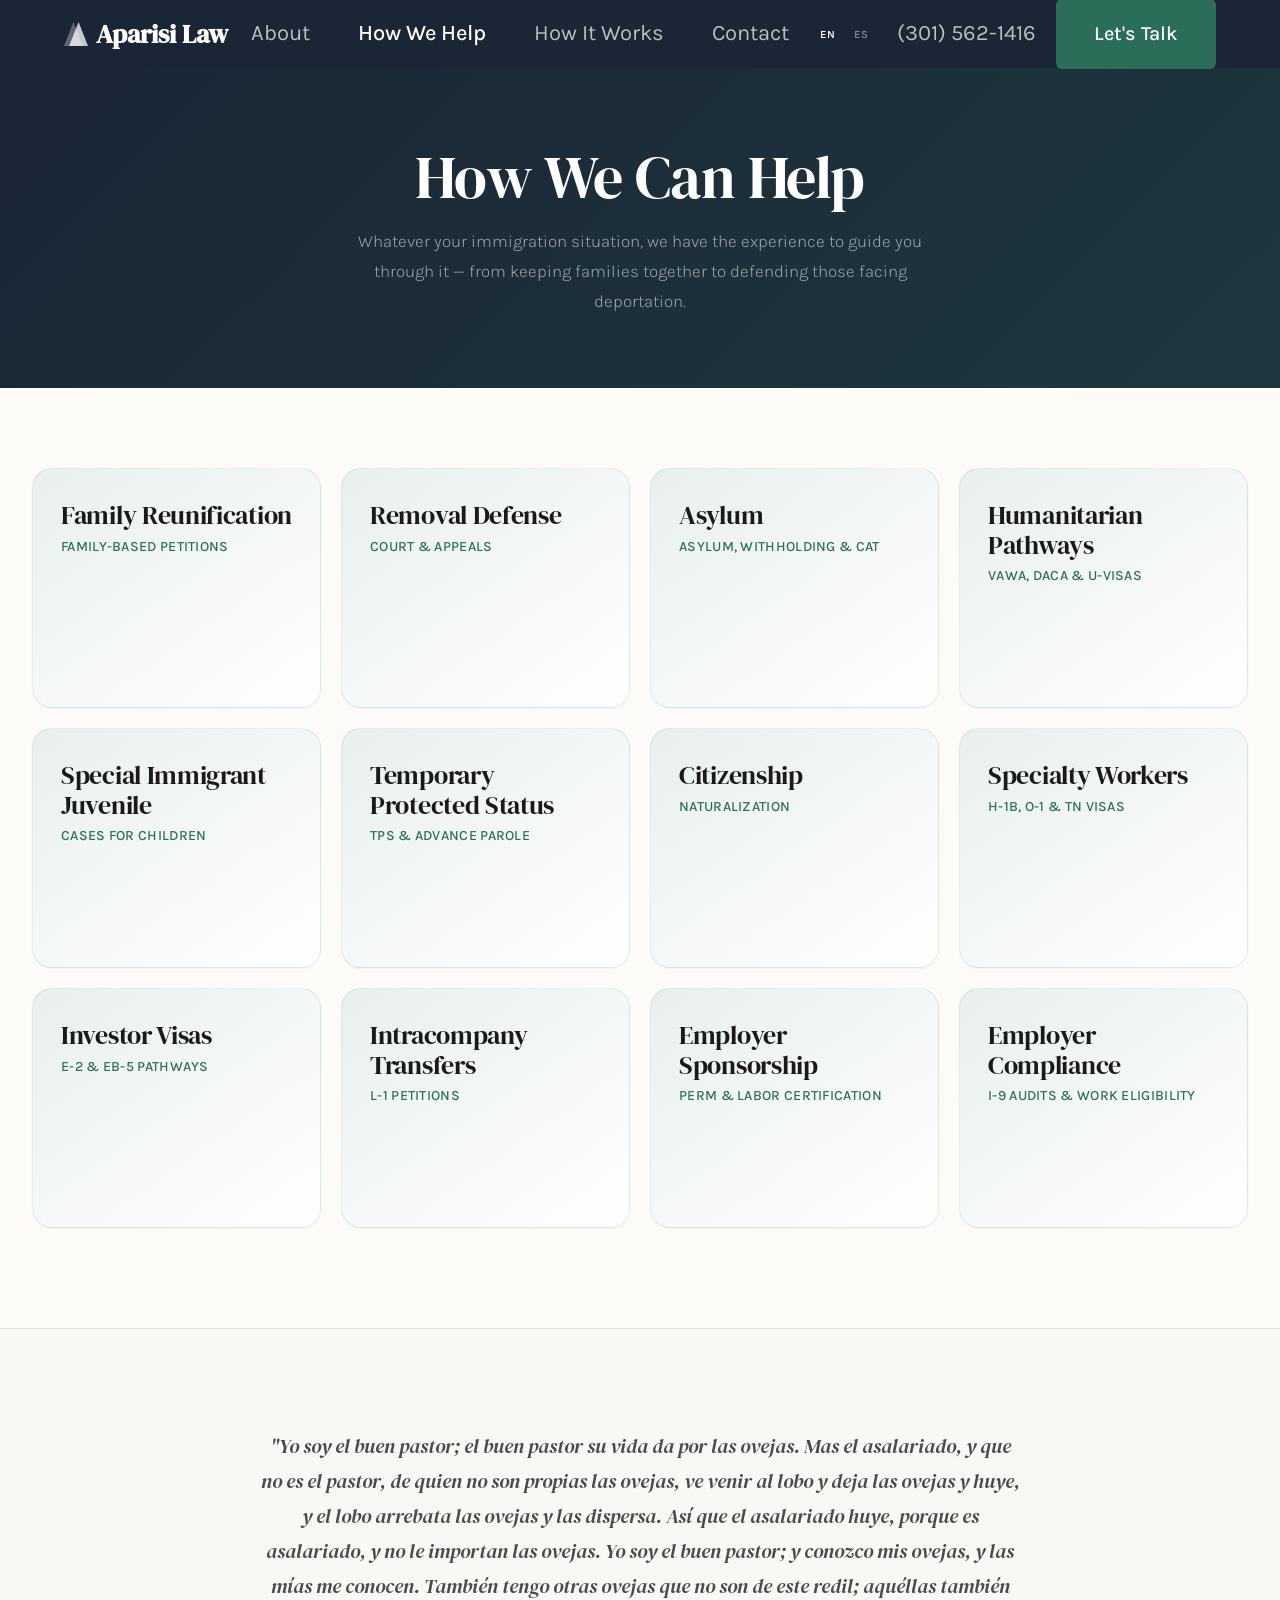
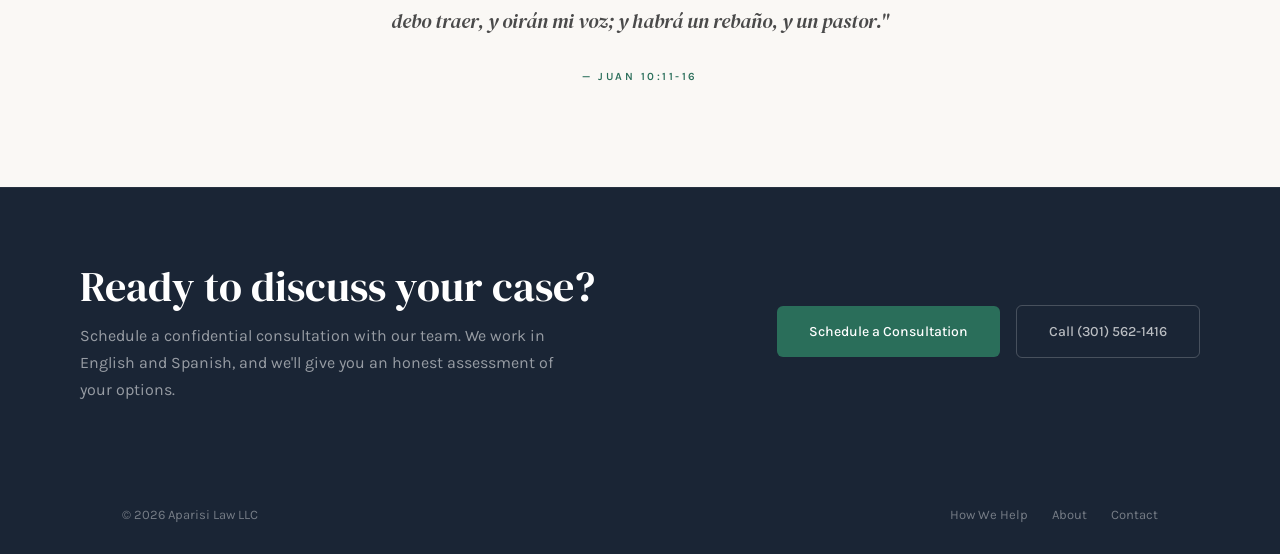
==== areas-of-practice/index.html @ 14da29f7 "How We Help: refine headlines, add 5 business-immigration categories (12 cards total) - Refined the " ====
<!DOCTYPE html>
<html lang="en">
<head>
  <meta charset="UTF-8">
  <meta name="viewport" content="width=device-width, initial-scale=1.0">
  <title>How We Help | Aparisi Law</title>
  <meta name="description" content="Aparisi Law handles family-based petitions, removal defense, asylum, employment visas, VAWA, DACA, U-Visas, SIJ, TPS, and naturalization.">
  <link rel="preconnect" href="https://fonts.googleapis.com">
  <link href="https://fonts.googleapis.com/css2?family=DM+Serif+Display&family=Karla:wght@300;400;500;600;700&display=swap" rel="stylesheet">
  <link rel="stylesheet" href="../styles.css">
  <link rel="canonical" href="https://aparisi.com/areas-of-practice/">

  <meta property="og:type" content="website">
  <meta property="og:site_name" content="Aparisi Law">
  <meta property="og:title" content="How We Help — Aparisi Law">
  <meta property="og:description" content="Family-based petitions, removal defense, asylum, employment visas, VAWA, DACA, U-Visas, SIJ, TPS, and naturalization.">
  <meta property="og:url" content="https://aparisi.com/areas-of-practice/">
  <meta property="og:image" content="https://aparisi.com/hero.jpg">
  <meta property="og:locale" content="en_US">
  <meta property="og:locale:alternate" content="es_ES">
  <meta name="twitter:card" content="summary_large_image">
  <meta name="twitter:title" content="How We Help — Aparisi Law">
  <meta name="twitter:description" content="Family-based petitions, removal defense, asylum, work visas, naturalization, and more.">
  <meta name="twitter:image" content="https://aparisi.com/hero.jpg">

  <script type="application/ld+json">
  {
    "@context": "https://schema.org",
    "@type": "LegalService",
    "@id": "https://aparisi.com/#firm",
    "name": "Aparisi Law",
    "url": "https://aparisi.com/",
    "telephone": "+1-301-562-1416",
    "email": "info@aparisi.com",
    "image": "https://aparisi.com/hero.jpg",
    "priceRange": "$$",
    "address": {
      "@type": "PostalAddress",
      "streetAddress": "819 Silver Spring Avenue",
      "addressLocality": "Silver Spring",
      "addressRegion": "MD",
      "postalCode": "20910",
      "addressCountry": "US"
    },
    "areaServed": [
      { "@type": "AdministrativeArea", "name": "Maryland" },
      { "@type": "AdministrativeArea", "name": "Washington, D.C." },
      { "@type": "AdministrativeArea", "name": "Virginia" }
    ],
    "openingHoursSpecification": [{
      "@type": "OpeningHoursSpecification",
      "dayOfWeek": ["Monday","Tuesday","Wednesday","Thursday","Friday"],
      "opens": "09:00",
      "closes": "18:00"
    }],
    "knowsLanguage": ["en", "es"],
    "description": "Immigration law firm in Silver Spring, Maryland — over 30 years of experience helping families navigate the U.S. immigration system."
  }
  </script>
  <style>
    /* --- Centered page header --- */
    .page-header { text-align: center; }
    .page-header .page-header-sub { margin-left: auto; margin-right: auto; }

    /* --- Practice Areas Grid --- */
    .practice-section {
      background: var(--warm-bg);
      padding: 80px 0 100px;
    }
    .practice-grid {
      display: grid;
      grid-template-columns: repeat(4, 1fr);
      gap: 20px;
      max-width: 1400px;
      margin: 0 auto;
      padding: 0 32px;
    }
    .practice-card {
      position: relative;
      background: linear-gradient(145deg, var(--accent-light) 0%, #ffffff 100%);
      border: 1px solid rgba(42, 110, 90, 0.10);
      border-radius: 20px;
      padding: 32px 28px;
      min-height: 240px;
      display: flex;
      flex-direction: column;
      transition: transform 0.35s cubic-bezier(0.2, 0, 0, 1),
                  box-shadow 0.35s cubic-bezier(0.2, 0, 0, 1),
                  background 0.35s cubic-bezier(0.2, 0, 0, 1),
                  border-color 0.35s;
      box-shadow: 0 1px 2px rgba(26, 37, 53, 0.04);
      overflow: hidden;
    }
    .practice-card-tag {
      font-family: var(--serif);
      font-size: clamp(24px, 2vw, 30px);
      font-weight: 400;
      letter-spacing: -0.3px;
      text-transform: none;
      color: var(--text);
      line-height: 1.15;
      margin-bottom: 6px;
      transition: color 0.3s;
    }
    .practice-card-title {
      font-family: var(--sans);
      font-size: 14px;
      font-weight: 500;
      letter-spacing: 0.3px;
      text-transform: uppercase;
      color: var(--accent);
      line-height: 1.4;
      transition: color 0.3s;
    }
    .practice-card-title-alt {
      font-family: var(--serif);
      font-size: 14px;
      font-style: italic;
      color: var(--text-light);
      margin-top: 4px;
      transition: color 0.3s;
    }
    .practice-card-desc {
      font-size: 14px;
      line-height: 1.65;
      color: rgba(255, 255, 255, 0.92);
      margin-top: 16px;
      max-height: 0;
      opacity: 0;
      overflow: hidden;
      transition: max-height 0.4s ease, opacity 0.25s ease 0.05s;
    }
    .practice-card:hover {
      transform: translateY(-6px);
      background: linear-gradient(145deg, var(--accent) 0%, var(--accent-hover) 100%);
      box-shadow: 0 22px 44px -12px rgba(26, 37, 53, 0.22);
      border-color: transparent;
    }
    .practice-card:hover .practice-card-tag { color: rgba(255, 255, 255, 0.7); }
    .practice-card:hover .practice-card-title { color: #fff; }
    .practice-card:hover .practice-card-title-alt { color: rgba(255, 255, 255, 0.6); }
    .practice-card:hover .practice-card-desc {
      max-height: 240px;
      opacity: 1;
    }

    @media (max-width: 1024px) {
      .practice-grid { grid-template-columns: repeat(2, 1fr); }
    }
    @media (max-width: 600px) {
      .practice-grid { grid-template-columns: 1fr; padding: 0 24px; }
      .practice-card { min-height: 180px; }
    }

    /* --- Scripture --- */
    .scripture-section {
      background: var(--cream);
      padding: 100px 32px;
      border-top: 1px solid var(--rule);
    }
    .scripture-quote {
      max-width: 760px;
      margin: 0 auto;
      font-family: var(--serif);
      font-size: clamp(17px, 1.6vw, 20px);
      font-style: italic;
      color: var(--text-mid);
      line-height: 1.75;
      text-align: center;
    }
    .scripture-cite {
      display: block;
      margin-top: 28px;
      font-style: normal;
      font-size: 11px;
      font-weight: 600;
      letter-spacing: 2.5px;
      color: var(--accent);
      font-family: var(--sans);
      text-transform: uppercase;
    }
  </style>
</head>

<body>
  <!-- Nav -->
  <nav>
    <div class="nav-inner">
      <a href="../" class="nav-logo"><svg class="logo-mark" width="24" height="26" viewBox="0 0 56 60" fill="none"><polygon points="22,2 44,58 0,58" fill="rgba(255,255,255,0.3)"/><polygon points="34,2 56,58 12,58" fill="rgba(255,255,255,0.75)"/></svg>Aparisi Law</a>
      <ul class="nav-links" id="navLinks">
        <li><a href="../our-attorneys/"><span class="en">About</span><span class="es">Nosotros</span></a></li>
        <li><a href="../areas-of-practice/" class="active"><span class="en">How We Help</span><span class="es">Cómo Ayudamos</span></a></li>
        <li><a href="../how-it-works/"><span class="en">How It Works</span><span class="es">Cómo Funciona</span></a></li>
        <li><a href="../contact/"><span class="en">Contact</span><span class="es">Contacto</span></a></li>
      </ul>
      <div class="nav-right">
        <div class="lang-toggle">
          <button class="active" onclick="setLang('en')">EN</button>
          <button onclick="setLang('es')">ES</button>
        </div>
        <a href="tel:+13015621416" class="nav-phone">(301) 562-1416</a>
        <a href="../contact/" class="nav-cta">
          <span class="en">Let's Talk</span>
          <span class="es">Hablemos</span>
        </a>
      </div>
      <button class="nav-hamburger" onclick="document.getElementById('navLinks').classList.toggle('open')" aria-label="Menu">
        <span></span><span></span><span></span>
      </button>
    </div>
  </nav>

  <!-- Page Header -->
  <header class="page-header">
    <div class="page-header-inner">
      <h1>
        <span class="en">How We Can Help</span>
        <span class="es">Cómo Podemos Ayudar</span>
      </h1>
      <p class="page-header-sub">
        <span class="en">Whatever your immigration situation, we have the experience to guide you through it — from keeping families together to defending those facing deportation.</span>
        <span class="es">Cualquiera que sea su situación migratoria, tenemos la experiencia para guiarlo — desde mantener a las familias unidas hasta defender a quienes enfrentan deportación.</span>
      </p>
    </div>
  </header>

  <!-- Practice Areas -->
  <section class="practice-section">
    <div class="practice-grid">

      <div class="practice-card">
        <div class="practice-card-tag">
          <span class="en">Family Reunification</span>
          <span class="es">Reunificación Familiar</span>
        </div>
        <h2 class="practice-card-title">
          <span class="en">Family-Based Petitions</span>
          <span class="es">Peticiones Familiares</span>
        </h2>
        <p class="practice-card-desc">
          <span class="en">I-130 petitions for spouses, parents, children, and siblings — through consular processing or adjustment of status, with honest timelines.</span>
          <span class="es">Peticiones I-130 para cónyuges, padres, hijos y hermanos — proceso consular o ajuste de estatus, con plazos honestos.</span>
        </p>
      </div>

      <div class="practice-card">
        <div class="practice-card-tag">
          <span class="en">Removal Defense</span>
          <span class="es">Defensa de Deportación</span>
        </div>
        <h2 class="practice-card-title">
          <span class="en">Court &amp; Appeals</span>
          <span class="es">Corte y Apelaciones</span>
        </h2>
        <p class="practice-card-desc">
          <span class="en">Representation before immigration judges — cancellation, voluntary departure, asylum, and appeals to the BIA and federal circuit courts.</span>
          <span class="es">Representación ante jueces de inmigración — cancelación, salida voluntaria, asilo, y apelaciones a la BIA y tribunales federales.</span>
        </p>
      </div>

      <div class="practice-card">
        <div class="practice-card-tag">
          <span class="en">Asylum</span>
          <span class="es">Asilo</span>
        </div>
        <h2 class="practice-card-title">
          <span class="en">Asylum, Withholding &amp; CAT</span>
          <span class="es">Asilo, Retención y CAT</span>
        </h2>
        <p class="practice-card-desc">
          <span class="en">Affirmative and defensive asylum applications, plus credible fear interview preparation for clients in immigration custody.</span>
          <span class="es">Solicitudes de asilo afirmativas y defensivas, y preparación para entrevistas de miedo creíble para clientes detenidos.</span>
        </p>
      </div>

      <div class="practice-card">
        <div class="practice-card-tag">
          <span class="en">Humanitarian Pathways</span>
          <span class="es">Vías Humanitarias</span>
        </div>
        <h2 class="practice-card-title">
          <span class="en">VAWA, DACA &amp; U-Visas</span>
          <span class="es">VAWA, DACA y Visas U</span>
        </h2>
        <p class="practice-card-desc">
          <span class="en">Confidential self-petitions for abuse survivors, crime victims, and Dreamers seeking lawful status.</span>
          <span class="es">Autopeticiones confidenciales para sobrevivientes de abuso, víctimas de delitos y Dreamers que buscan estatus legal.</span>
        </p>
      </div>

      <div class="practice-card">
        <div class="practice-card-tag">
          <span class="en">Special Immigrant Juvenile</span>
          <span class="es">Inmigrante Juvenil Especial</span>
        </div>
        <h2 class="practice-card-title">
          <span class="en">Cases for Children</span>
          <span class="es">Casos para Menores</span>
        </h2>
        <p class="practice-card-desc">
          <span class="en">Permanent residence for children abused, neglected, or abandoned — paired with state juvenile or family court findings.</span>
          <span class="es">Residencia permanente para niños abusados, descuidados o abandonados — junto con hallazgos del tribunal estatal.</span>
        </p>
      </div>

      <div class="practice-card">
        <div class="practice-card-tag">
          <span class="en">Temporary Protected Status</span>
          <span class="es">Estatus de Protección Temporal</span>
        </div>
        <h2 class="practice-card-title">
          <span class="en">TPS &amp; Advance Parole</span>
          <span class="es">TPS y Permiso Adelantado</span>
        </h2>
        <p class="practice-card-desc">
          <span class="en">TPS registration and renewal, EAD applications, and careful advance parole guidance for international travel.</span>
          <span class="es">Registro y renovación de TPS, solicitudes de EAD, y orientación cuidadosa sobre permiso adelantado para viajes internacionales.</span>
        </p>
      </div>

      <div class="practice-card">
        <div class="practice-card-tag">
          <span class="en">Citizenship</span>
          <span class="es">Ciudadanía</span>
        </div>
        <h2 class="practice-card-title">
          <span class="en">Naturalization</span>
          <span class="es">Naturalización</span>
        </h2>
        <p class="practice-card-desc">
          <span class="en">N-400 applications, civics test prep, and honest eligibility review — including for clients with complications.</span>
          <span class="es">Solicitudes N-400, preparación para el examen de cívica y revisión honesta de elegibilidad — incluso casos complicados.</span>
        </p>
      </div>

      <div class="practice-card">
        <div class="practice-card-tag">
          <span class="en">Specialty Workers</span>
          <span class="es">Trabajadores Especializados</span>
        </div>
        <h2 class="practice-card-title">
          <span class="en">H-1B, O-1 &amp; TN Visas</span>
          <span class="es">Visas H-1B, O-1 y TN</span>
        </h2>
        <p class="practice-card-desc">
          <span class="en">Specialty-occupation petitions for professionals — H-1B, O-1 extraordinary ability, and TN for U.S.-Mexico-Canada professionals.</span>
          <span class="es">Peticiones para profesionales especializados — H-1B, O-1 para habilidad extraordinaria, y TN para profesionales de EE.UU./México/Canadá.</span>
        </p>
      </div>

      <div class="practice-card">
        <div class="practice-card-tag">
          <span class="en">Investor Visas</span>
          <span class="es">Visas de Inversionista</span>
        </div>
        <h2 class="practice-card-title">
          <span class="en">E-2 &amp; EB-5 Pathways</span>
          <span class="es">Vías E-2 y EB-5</span>
        </h2>
        <p class="practice-card-desc">
          <span class="en">Investment-based immigration — E-2 treaty investor visas and EB-5 immigrant investor green cards for entrepreneurs and qualifying capital investments.</span>
          <span class="es">Inmigración basada en inversión — visas E-2 de tratado de inversionista y tarjetas verdes EB-5 para empresarios e inversiones de capital calificadas.</span>
        </p>
      </div>

      <div class="practice-card">
        <div class="practice-card-tag">
          <span class="en">Intracompany Transfers</span>
          <span class="es">Transferencias Intraempresariales</span>
        </div>
        <h2 class="practice-card-title">
          <span class="en">L-1 Petitions</span>
          <span class="es">Peticiones L-1</span>
        </h2>
        <p class="practice-card-desc">
          <span class="en">L-1A and L-1B transfers for executives, managers, and specialized-knowledge employees moving from foreign offices to U.S. operations.</span>
          <span class="es">Transferencias L-1A y L-1B para ejecutivos, gerentes y empleados con conocimiento especializado que se trasladan de oficinas en el extranjero a operaciones en EE.UU.</span>
        </p>
      </div>

      <div class="practice-card">
        <div class="practice-card-tag">
          <span class="en">Employer Sponsorship</span>
          <span class="es">Patrocinio Empresarial</span>
        </div>
        <h2 class="practice-card-title">
          <span class="en">PERM &amp; Labor Certification</span>
          <span class="es">PERM y Certificación Laboral</span>
        </h2>
        <p class="practice-card-desc">
          <span class="en">Employer-sponsored green card pathways — Labor Certification (PERM), prevailing wage determinations, recruitment compliance, and ETA Form 9089 filings.</span>
          <span class="es">Vías de tarjeta verde patrocinadas por empleador — Certificación Laboral (PERM), determinaciones de salario prevaleciente, cumplimiento en reclutamiento y Formulario ETA 9089.</span>
        </p>
      </div>

      <div class="practice-card">
        <div class="practice-card-tag">
          <span class="en">Employer Compliance</span>
          <span class="es">Cumplimiento Empresarial</span>
        </div>
        <h2 class="practice-card-title">
          <span class="en">I-9 Audits &amp; Work Eligibility</span>
          <span class="es">Auditorías I-9 y Elegibilidad Laboral</span>
        </h2>
        <p class="practice-card-desc">
          <span class="en">Employer I-9 audit defense, work-eligibility verification compliance, and counseling on employer obligations under federal immigration law.</span>
          <span class="es">Defensa en auditorías I-9, cumplimiento de verificación de elegibilidad laboral, y asesoramiento sobre obligaciones del empleador bajo la ley federal de inmigración.</span>
        </p>
      </div>

    </div>
  </section>

  <!-- Scripture -->
  <section class="scripture-section">
    <blockquote class="scripture-quote">
      "Yo soy el buen pastor; el buen pastor su vida da por las ovejas. Mas el asalariado, y que no es el pastor, de quien no son propias las ovejas, ve venir al lobo y deja las ovejas y huye, y el lobo arrebata las ovejas y las dispersa. Así que el asalariado huye, porque es asalariado, y no le importan las ovejas. Yo soy el buen pastor; y conozco mis ovejas, y las mías me conocen. También tengo otras ovejas que no son de este redil; aquéllas también debo traer, y oirán mi voz; y habrá un rebaño, y un pastor."
      <cite class="scripture-cite">— Juan 10:11-16</cite>
    </blockquote>
  </section>

  <!-- CTA Banner -->
  <section class="cta-banner">
    <div class="cta-banner-inner">
      <div class="cta-banner-text">
        <h2>
          <span class="en">Ready to discuss your case?</span>
          <span class="es">&iquest;Listo para hablar sobre su caso?</span>
        </h2>
        <p>
          <span class="en">Schedule a confidential consultation with our team. We work in English and Spanish, and we'll give you an honest assessment of your options.</span>
          <span class="es">Programe una consulta confidencial con nuestro equipo. Trabajamos en inglés y español, y le daremos una evaluación honesta de sus opciones.</span>
        </p>
      </div>
      <div class="cta-banner-actions">
        <a href="../contact/" class="btn btn-accent">
          <span class="en">Schedule a Consultation</span>
          <span class="es">Programe una Consulta</span>
        </a>
        <a href="tel:+13015621416" class="btn btn-ghost-light">
          <span class="en">Call (301) 562-1416</span>
          <span class="es">Llame (301) 562-1416</span>
        </a>
      </div>
    </div>
  </section>

  <!-- Footer -->
  <footer>
    <div class="footer-inner">
      <span>&copy; 2026 Aparisi Law LLC</span>
      <div class="footer-links">
        <a href="../areas-of-practice/"><span class="en">How We Help</span><span class="es">Cómo Ayudamos</span></a>
        <a href="../our-attorneys/"><span class="en">About</span><span class="es">Nosotros</span></a>
        <a href="../contact/"><span class="en">Contact</span><span class="es">Contacto</span></a>
      </div>
    </div>
  </footer>

  <script src="../script.js"></script>
</body>
</html>
---- styles.css ----
/* === Aparisi Law — shared styles === */

*, *::before, *::after { margin: 0; padding: 0; box-sizing: border-box; }

:root {
  --accent: #2a6e5a;
  --accent-light: #e8f0ec;
  --accent-hover: #225a49;
  --navy: #1a2535;
  --cream: #faf8f5;
  --warm-bg: #fdfbf8;
  --text: #1a1a1a;
  --text-mid: #4a4a4a;
  --text-light: #777;
  --rule: #e2ddd5;
  --serif: 'DM Serif Display', Georgia, serif;
  --sans: 'Karla', -apple-system, BlinkMacSystemFont, 'Segoe UI', sans-serif;
}

html { scroll-behavior: smooth; }
body {
  font-family: var(--sans);
  color: var(--text);
  line-height: 1.7;
  background: var(--warm-bg);
  -webkit-font-smoothing: antialiased;
  display: flex;
  flex-direction: column;
  min-height: 100vh;
}
nav, footer { flex-shrink: 0; }
h1, h2, h3 { font-family: var(--serif); line-height: 1.25; }
a { color: inherit; text-decoration: none; }

/* --- Nav --- */
nav {
  position: relative;
  z-index: 1000;
  background: var(--navy);
  border-bottom: none;
}
.nav-inner {
  max-width: 1800px;
  margin: 0 auto;
  padding: 0 64px;
  display: flex;
  align-items: center;
  justify-content: space-between;
  height: 68px;
}
.nav-logo {
  font-family: var(--serif);
  font-size: 26px;
  font-weight: 600;
  color: #fff;
}
.nav-logo em { font-style: normal; color: rgba(255,255,255,0.5); }
.logo-mark { margin-right: 8px; vertical-align: -4px; }
.nav-links { display: flex; gap: 48px; list-style: none; }
.nav-links a {
  color: rgba(255,255,255,0.7);
  font-size: 22px;
  font-weight: 400;
  transition: color 0.15s;
}
.nav-links a:hover { color: #fff; }
.nav-links a.active { color: #fff; font-weight: 500; }
.nav-right {
  display: flex;
  align-items: center;
  gap: 20px;
}
.nav-phone {
  color: rgba(255,255,255,0.7);
  font-size: 22px;
}
.nav-phone:hover { color: #fff; }
.nav-cta {
  background: var(--accent);
  color: #fff;
  font-size: 20px;
  font-weight: 500;
  padding: 18px 38px;
  border: none;
  border-radius: 6px;
  cursor: pointer;
  font-family: var(--sans);
  transition: background 0.15s;
}
.nav-cta:hover { background: var(--accent-hover); }
.nav-hamburger {
  display: none;
  background: none;
  border: none;
  cursor: pointer;
  padding: 8px;
}
.nav-hamburger span {
  display: block;
  width: 22px;
  height: 2px;
  background: #fff;
  margin: 5px 0;
}

/* --- Language Toggle --- */
.lang-toggle { display: flex; gap: 2px; }
.lang-toggle button {
  border: none;
  background: transparent;
  color: rgba(255,255,255,0.45);
  font-size: 11px;
  font-family: var(--sans);
  font-weight: 600;
  padding: 6px 8px;
  cursor: pointer;
  transition: color 0.15s;
  letter-spacing: 1px;
  text-transform: uppercase;
}
.lang-toggle button.active { color: #fff; }
.lang-toggle button:hover:not(.active) { color: rgba(255,255,255,0.8); }

/* --- Section helpers --- */
.section-inner {
  max-width: 1100px;
  margin: 0 auto;
  padding: 0 32px;
}
.section-eyebrow {
  font-size: 12px;
  font-weight: 600;
  letter-spacing: 2.5px;
  text-transform: uppercase;
  color: var(--accent);
  margin-bottom: 14px;
}

/* --- Buttons --- */
.btn {
  display: inline-block;
  padding: 14px 32px;
  font-family: var(--sans);
  font-size: 14px;
  font-weight: 500;
  border-radius: 6px;
  cursor: pointer;
  transition: all 0.15s;
  border: none;
}
.btn-accent { background: var(--accent); color: #fff; }
.btn-accent:hover { background: var(--accent-hover); }
.btn-ghost,
.btn-ghost-light {
  background: transparent;
  color: rgba(255,255,255,0.7);
  border: 1px solid rgba(255,255,255,0.2);
}
.btn-ghost:hover,
.btn-ghost-light:hover { border-color: rgba(255,255,255,0.45); color: #fff; }

/* --- Page Header (inner pages) --- */
.page-header {
  position: relative;
  background: var(--navy);
  padding: 72px 0;
  overflow: hidden;
}
.page-header::before {
  content: '';
  position: absolute;
  inset: 0;
  background: linear-gradient(135deg, rgba(26,37,53,0.97) 0%, rgba(42,110,90,0.25) 100%);
}
.page-header-inner {
  position: relative;
  z-index: 1;
  max-width: 1800px;
  margin: 0 auto;
  padding: 0 80px;
}
.page-header .section-eyebrow,
.page-header .page-eyebrow,
.page-header .page-header-eyebrow {
  font-size: 12px;
  font-weight: 600;
  letter-spacing: 2.5px;
  text-transform: uppercase;
  color: rgba(255,255,255,0.5);
  margin-bottom: 14px;
}
.page-header h1,
.page-header h2 {
  font-family: var(--serif);
  font-size: clamp(36px, 5vw, 60px);
  font-weight: 400;
  color: #fff;
  margin-bottom: 12px;
  letter-spacing: -0.5px;
}
.page-header-sub {
  font-size: 17px;
  color: rgba(255,255,255,0.55);
  font-weight: 300;
  max-width: 620px;
  line-height: 1.75;
}

/* --- CTA Banner --- */
.cta-banner, .cta-bar {
  background: var(--navy);
  padding: 72px 0;
  border-top: 1px solid rgba(255,255,255,0.06);
}
.cta-banner-inner, .cta-bar-inner {
  max-width: 1800px;
  margin: 0 auto;
  padding: 0 80px;
  display: flex;
  align-items: center;
  justify-content: space-between;
  gap: 40px;
  flex-wrap: wrap;
}
.cta-banner-text h2,
.cta-bar-text h3 {
  font-family: var(--serif);
  font-size: clamp(28px, 3.5vw, 42px);
  font-weight: 400;
  color: #fff;
  margin-bottom: 10px;
}
.cta-banner-text p,
.cta-bar-text p {
  font-size: 16px;
  color: rgba(255,255,255,0.55);
  max-width: 480px;
  line-height: 1.7;
}
.cta-banner-actions, .cta-bar-actions {
  display: flex;
  gap: 16px;
  flex-wrap: wrap;
  align-items: center;
  flex-shrink: 0;
}

/* --- Footer --- */
footer {
  background: var(--navy);
  padding: 28px 0;
}
.footer-inner {
  max-width: 1100px;
  margin: 0 auto;
  padding: 0 32px;
  display: flex;
  justify-content: space-between;
  align-items: center;
  flex-wrap: wrap;
  gap: 16px;
  font-size: 13px;
  color: rgba(255,255,255,0.4);
}
.footer-links { display: flex; gap: 24px; }
.footer-links a { transition: color 0.15s; }
.footer-links a:hover { color: rgba(255,255,255,0.7); }

/* --- Bilingual --- */
[lang="es"] .en, [lang="en"] .es { display: none; }

/* --- Mobile shared --- */
@media (max-width: 768px) {
  .nav-inner { padding: 0 24px; }
  .nav-links, .nav-phone { display: none; }
  .nav-hamburger { display: block; }
  .nav-cta { padding: 12px 22px; font-size: 15px; }
  .nav-links.open {
    display: flex;
    flex-direction: column;
    position: absolute;
    top: 68px;
    left: 0; right: 0;
    background: var(--warm-bg);
    padding: 20px 32px;
    gap: 16px;
    border-bottom: 1px solid var(--rule);
    z-index: 1001;
  }
  .nav-links.open a { color: var(--text); }
  .page-header { padding: 48px 0; }
  .page-header-inner { padding: 0 24px; }
  .cta-banner-inner, .cta-bar-inner {
    flex-direction: column;
    align-items: flex-start;
    padding: 0 24px;
  }
}
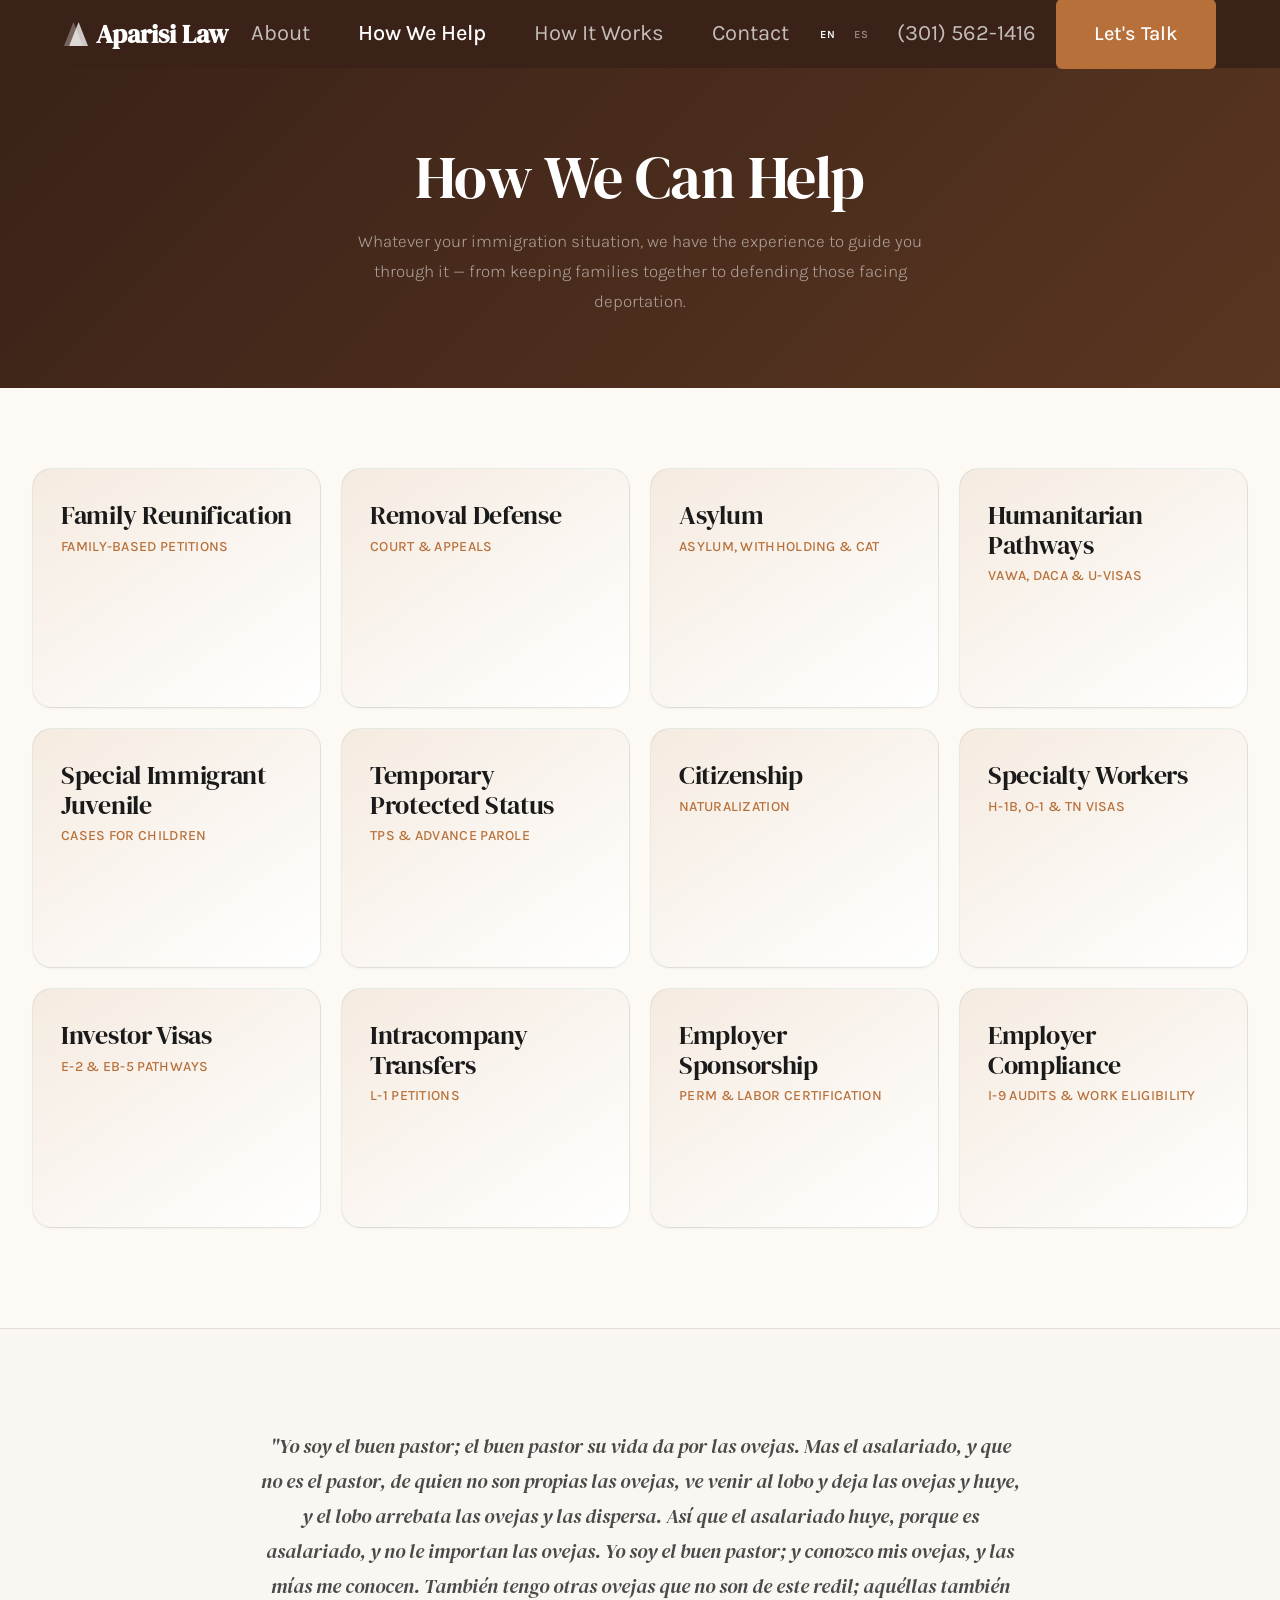
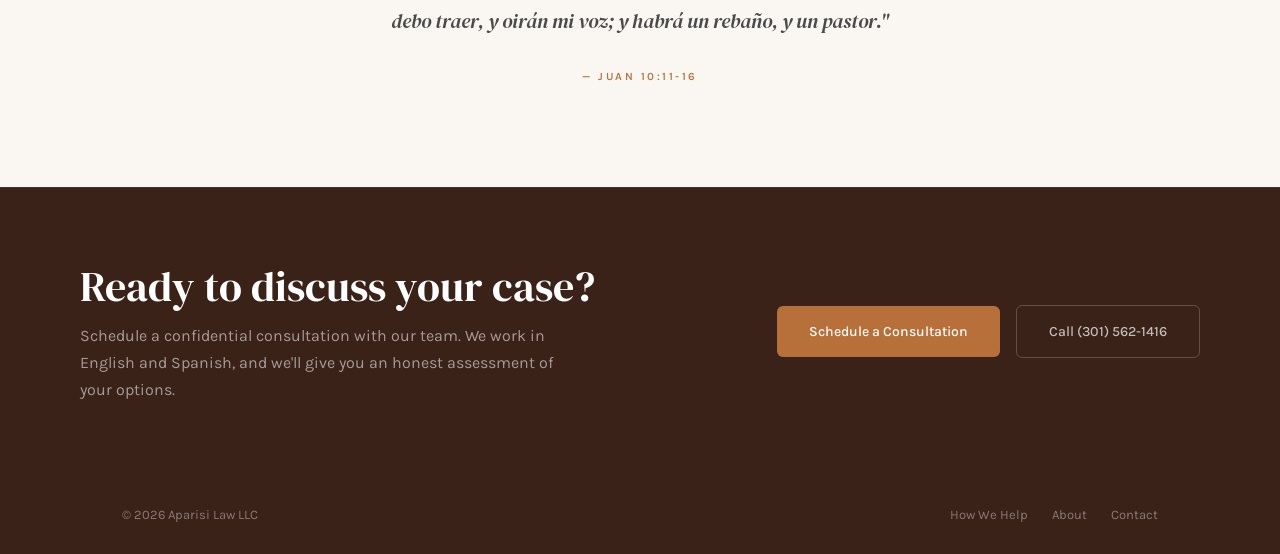
==== commit 10a738cf: "Center all page headers consistently Move text-align:center to shared styles.css, remove per-page ov" ====
--- a/areas-of-practice/index.html
+++ b/areas-of-practice/index.html
@@ -58,10 +58,6 @@
   }
   </script>
   <style>
-    /* --- Centered page header --- */
-    .page-header { text-align: center; }
-    .page-header .page-header-sub { margin-left: auto; margin-right: auto; }
-
     /* --- Practice Areas Grid --- */
     .practice-section {
       background: var(--warm-bg);
--- a/styles.css
+++ b/styles.css
@@ -3,12 +3,12 @@
 *, *::before, *::after { margin: 0; padding: 0; box-sizing: border-box; }
 
 :root {
-  --accent: #2a6e5a;
-  --accent-light: #e8f0ec;
-  --accent-hover: #225a49;
-  --navy: #1a2535;
-  --cream: #faf8f5;
-  --warm-bg: #fdfbf8;
+  --accent: #b8703a;
+  --accent-light: #f5ebe0;
+  --accent-hover: #9a5c2e;
+  --navy: #3a2218;
+  --cream: #faf6f1;
+  --warm-bg: #fdf9f4;
   --text: #1a1a1a;
   --text-mid: #4a4a4a;
   --text-light: #777;
@@ -170,7 +170,7 @@
   content: '';
   position: absolute;
   inset: 0;
-  background: linear-gradient(135deg, rgba(26,37,53,0.97) 0%, rgba(42,110,90,0.25) 100%);
+  background: linear-gradient(135deg, rgba(58,34,24,0.97) 0%, rgba(184,112,58,0.25) 100%);
 }
 .page-header-inner {
   position: relative;
@@ -204,7 +204,10 @@
   font-weight: 300;
   max-width: 620px;
   line-height: 1.75;
-}
+  margin-left: auto;
+  margin-right: auto;
+}
+.page-header { text-align: center; }
 
 /* --- CTA Banner --- */
 .cta-banner, .cta-bar {
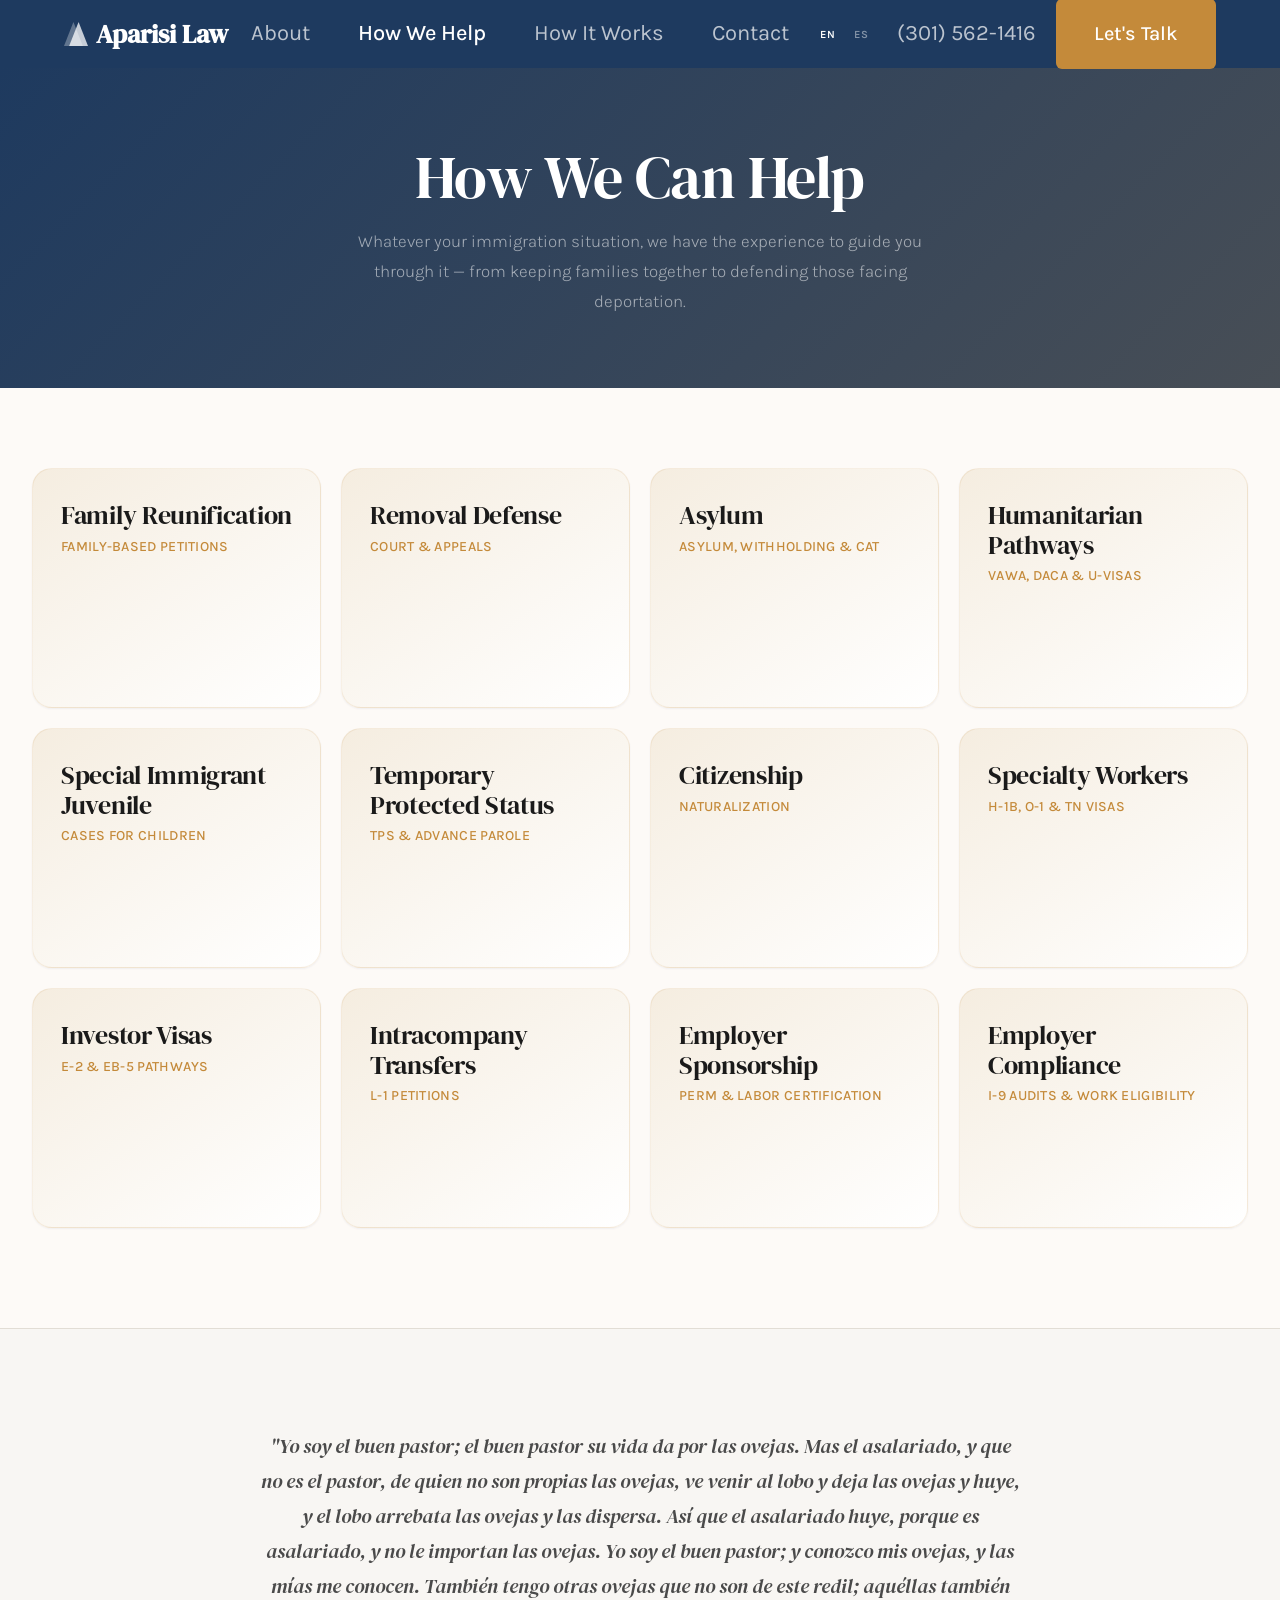
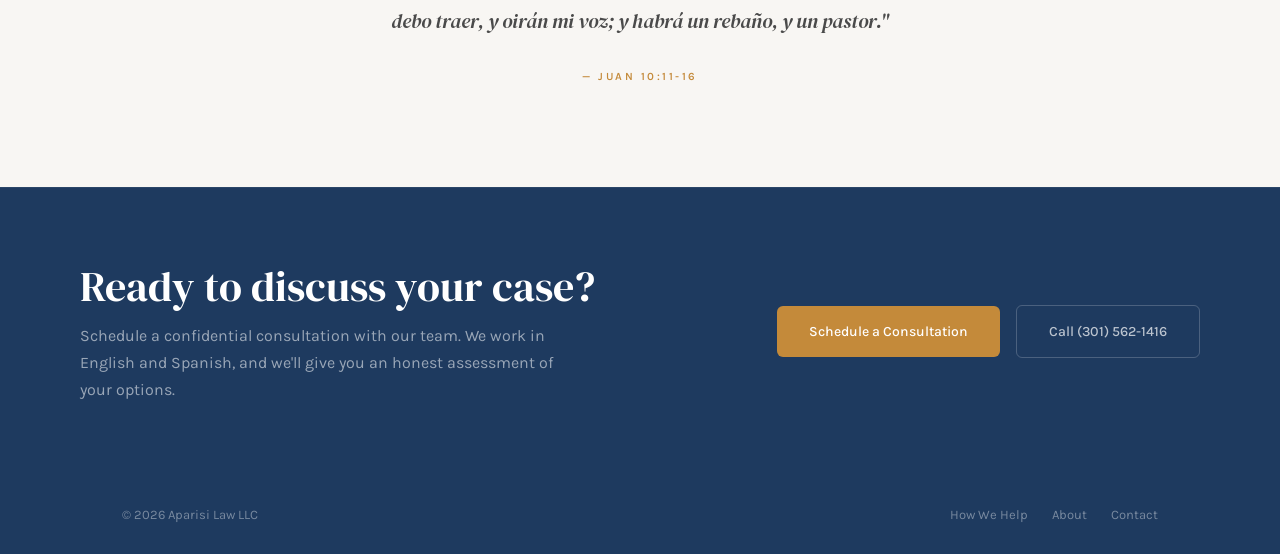
==== commit 0b0b8988: "Simplify hero to soft gradient washes, fix stale colors Replace busy sunburst rays with smooth layer" ====
--- a/areas-of-practice/index.html
+++ b/areas-of-practice/index.html
@@ -74,7 +74,7 @@
     .practice-card {
       position: relative;
       background: linear-gradient(145deg, var(--accent-light) 0%, #ffffff 100%);
-      border: 1px solid rgba(42, 110, 90, 0.10);
+      border: 1px solid rgba(196, 138, 58, 0.12);
       border-radius: 20px;
       padding: 32px 28px;
       min-height: 240px;
@@ -84,7 +84,7 @@
                   box-shadow 0.35s cubic-bezier(0.2, 0, 0, 1),
                   background 0.35s cubic-bezier(0.2, 0, 0, 1),
                   border-color 0.35s;
-      box-shadow: 0 1px 2px rgba(26, 37, 53, 0.04);
+      box-shadow: 0 1px 2px rgba(30, 58, 95, 0.06);
       overflow: hidden;
     }
     .practice-card-tag {
@@ -129,7 +129,7 @@
     .practice-card:hover {
       transform: translateY(-6px);
       background: linear-gradient(145deg, var(--accent) 0%, var(--accent-hover) 100%);
-      box-shadow: 0 22px 44px -12px rgba(26, 37, 53, 0.22);
+      box-shadow: 0 22px 44px -12px rgba(30, 58, 95, 0.22);
       border-color: transparent;
     }
     .practice-card:hover .practice-card-tag { color: rgba(255, 255, 255, 0.7); }
--- a/styles.css
+++ b/styles.css
@@ -3,12 +3,12 @@
 *, *::before, *::after { margin: 0; padding: 0; box-sizing: border-box; }
 
 :root {
-  --accent: #b8703a;
-  --accent-light: #f5ebe0;
-  --accent-hover: #9a5c2e;
-  --navy: #3a2218;
-  --cream: #faf6f1;
-  --warm-bg: #fdf9f4;
+  --accent: #c48a3a;
+  --accent-light: #f5ede0;
+  --accent-hover: #a87430;
+  --navy: #1e3a5f;
+  --cream: #f8f6f3;
+  --warm-bg: #fdfaf7;
   --text: #1a1a1a;
   --text-mid: #4a4a4a;
   --text-light: #777;
@@ -170,7 +170,7 @@
   content: '';
   position: absolute;
   inset: 0;
-  background: linear-gradient(135deg, rgba(58,34,24,0.97) 0%, rgba(184,112,58,0.25) 100%);
+  background: linear-gradient(135deg, rgba(30,58,95,0.97) 0%, rgba(196,138,58,0.25) 100%);
 }
 .page-header-inner {
   position: relative;
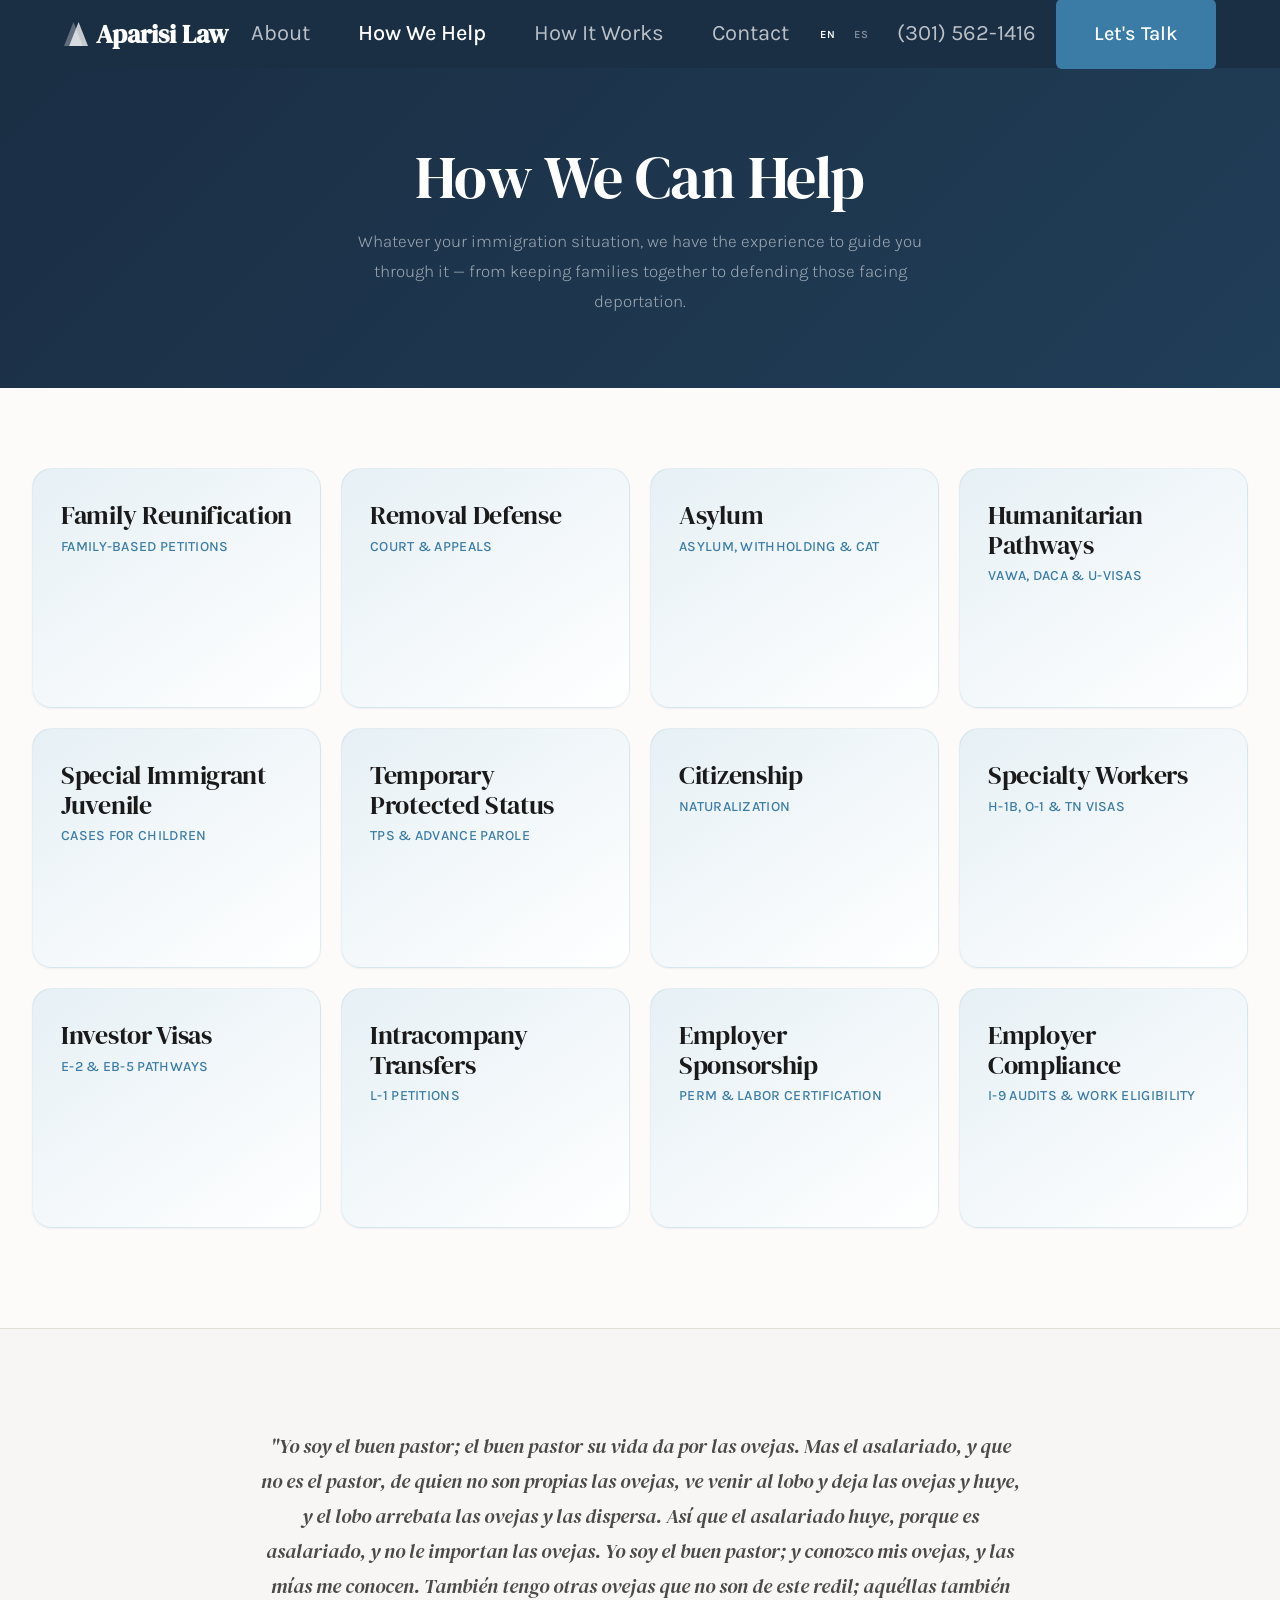
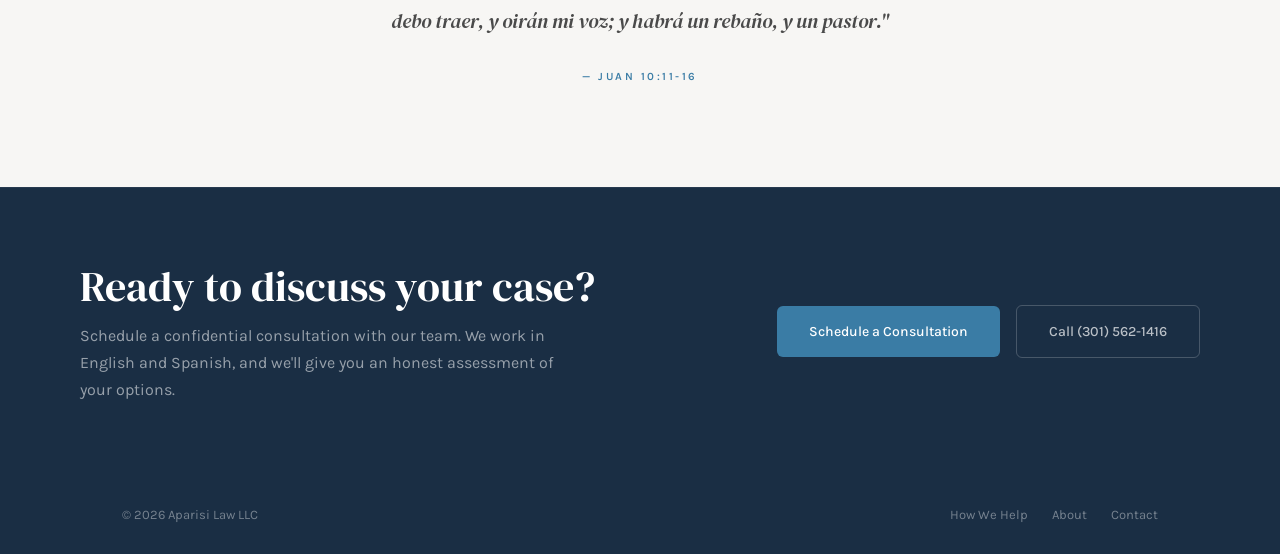
==== commit d319a502: "Clean up entire color scheme: cohesive blue palette - Navy #1a2e44, accent steel-blue #3a7ca5 (no mo" ====
--- a/areas-of-practice/index.html
+++ b/areas-of-practice/index.html
@@ -74,7 +74,7 @@
     .practice-card {
       position: relative;
       background: linear-gradient(145deg, var(--accent-light) 0%, #ffffff 100%);
-      border: 1px solid rgba(196, 138, 58, 0.12);
+      border: 1px solid rgba(58, 124, 165, 0.10);
       border-radius: 20px;
       padding: 32px 28px;
       min-height: 240px;
--- a/styles.css
+++ b/styles.css
@@ -3,12 +3,12 @@
 *, *::before, *::after { margin: 0; padding: 0; box-sizing: border-box; }
 
 :root {
-  --accent: #c48a3a;
-  --accent-light: #f5ede0;
-  --accent-hover: #a87430;
-  --navy: #1e3a5f;
-  --cream: #f8f6f3;
-  --warm-bg: #fdfaf7;
+  --accent: #3a7ca5;
+  --accent-light: #e6f0f5;
+  --accent-hover: #2d6585;
+  --navy: #1a2e44;
+  --cream: #f7f6f4;
+  --warm-bg: #fcfbf9;
   --text: #1a1a1a;
   --text-mid: #4a4a4a;
   --text-light: #777;
@@ -170,7 +170,7 @@
   content: '';
   position: absolute;
   inset: 0;
-  background: linear-gradient(135deg, rgba(30,58,95,0.97) 0%, rgba(196,138,58,0.25) 100%);
+  background: linear-gradient(135deg, rgba(26,46,68,0.97) 0%, rgba(58,124,165,0.2) 100%);
 }
 .page-header-inner {
   position: relative;
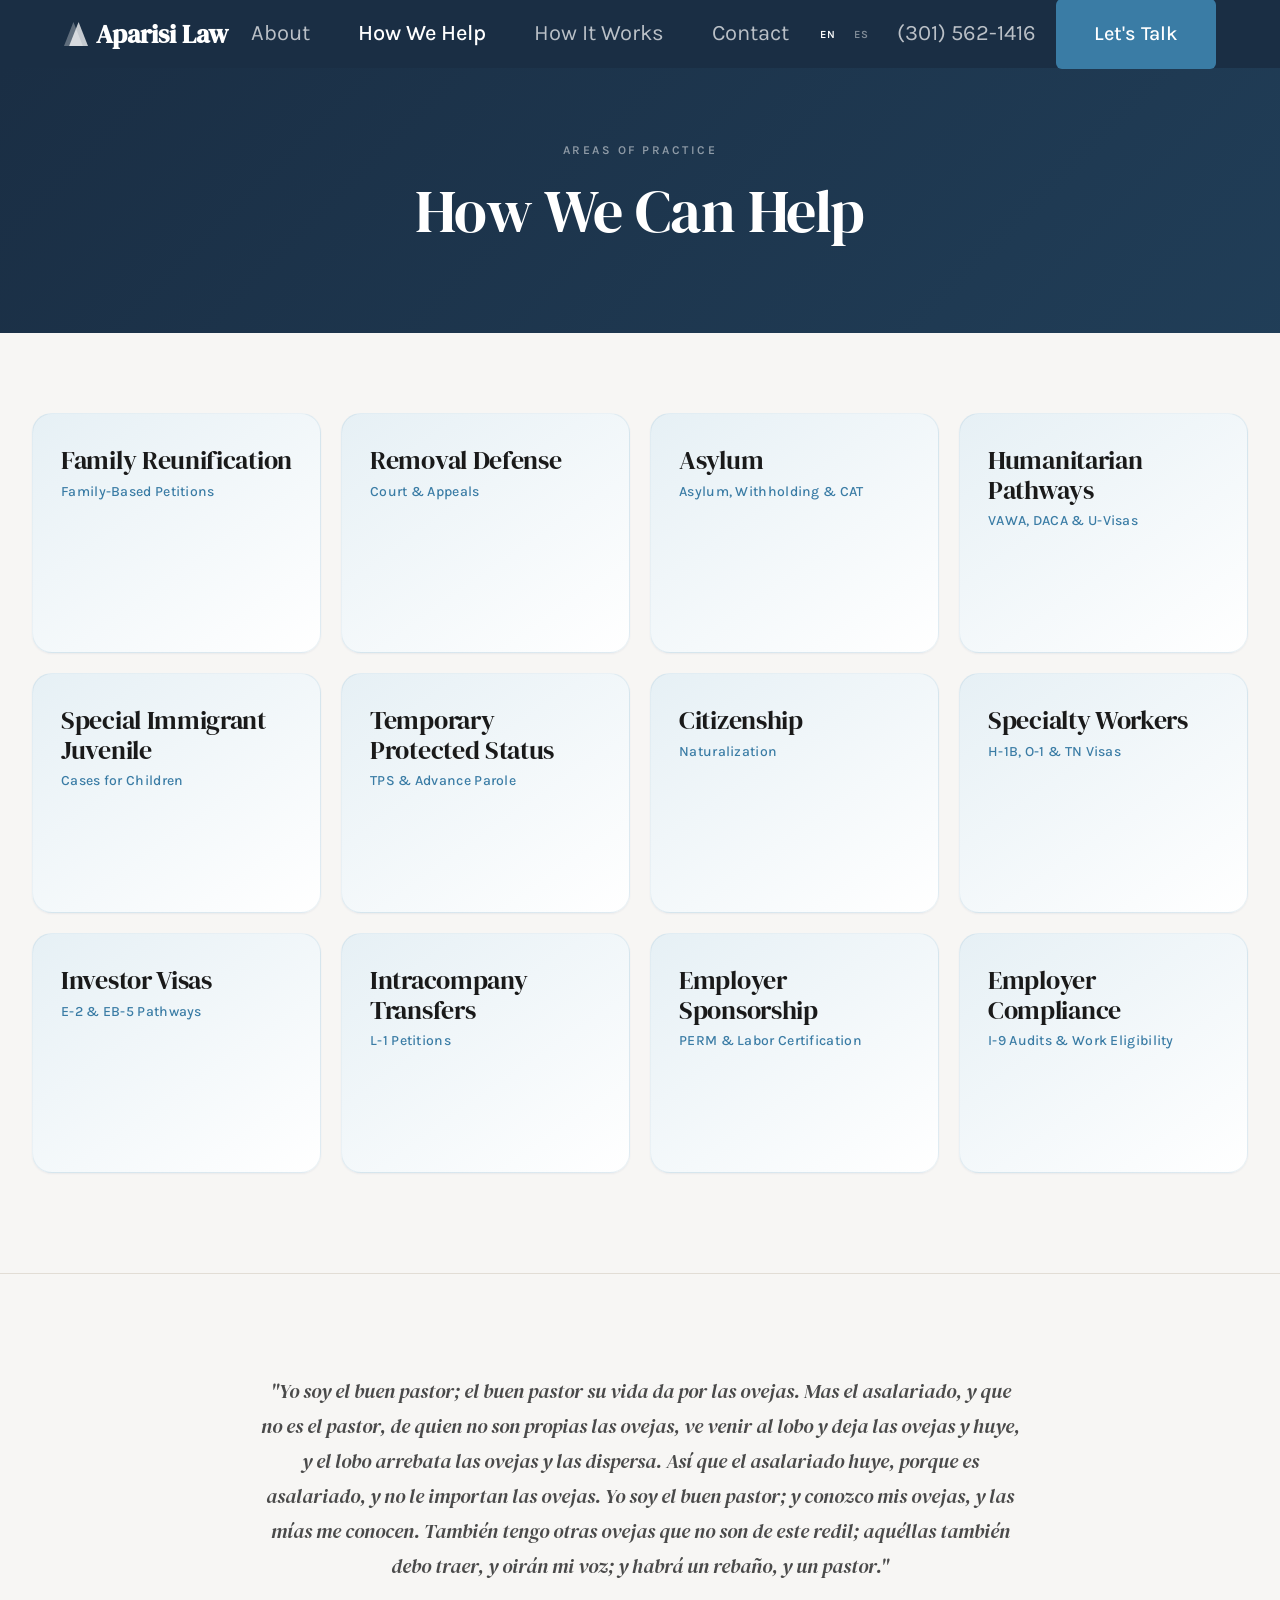
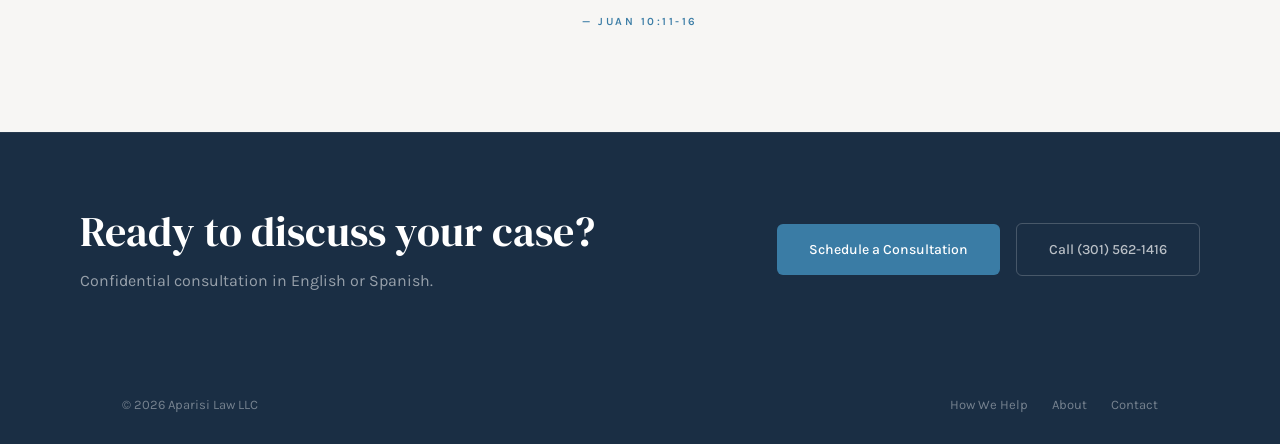
==== commit 0a288bd3: "Consistency pass: headers, copy, backgrounds, shadows - All page headers: eyebrow + h1 + subtitle (s" ====
--- a/areas-of-practice/index.html
+++ b/areas-of-practice/index.html
@@ -60,7 +60,7 @@
   <style>
     /* --- Practice Areas Grid --- */
     .practice-section {
-      background: var(--warm-bg);
+      background: var(--cream);
       padding: 80px 0 100px;
     }
     .practice-grid {
@@ -103,7 +103,7 @@
       font-size: 14px;
       font-weight: 500;
       letter-spacing: 0.3px;
-      text-transform: uppercase;
+      text-transform: none;
       color: var(--accent);
       line-height: 1.4;
       transition: color 0.3s;
@@ -209,14 +209,14 @@
   <!-- Page Header -->
   <header class="page-header">
     <div class="page-header-inner">
+      <div class="section-eyebrow">
+        <span class="en">Areas of Practice</span>
+        <span class="es">Áreas de Práctica</span>
+      </div>
       <h1>
         <span class="en">How We Can Help</span>
         <span class="es">Cómo Podemos Ayudar</span>
       </h1>
-      <p class="page-header-sub">
-        <span class="en">Whatever your immigration situation, we have the experience to guide you through it — from keeping families together to defending those facing deportation.</span>
-        <span class="es">Cualquiera que sea su situación migratoria, tenemos la experiencia para guiarlo — desde mantener a las familias unidas hasta defender a quienes enfrentan deportación.</span>
-      </p>
     </div>
   </header>
 
@@ -424,8 +424,8 @@
           <span class="es">&iquest;Listo para hablar sobre su caso?</span>
         </h2>
         <p>
-          <span class="en">Schedule a confidential consultation with our team. We work in English and Spanish, and we'll give you an honest assessment of your options.</span>
-          <span class="es">Programe una consulta confidencial con nuestro equipo. Trabajamos en inglés y español, y le daremos una evaluación honesta de sus opciones.</span>
+          <span class="en">Confidential consultation in English or Spanish.</span>
+          <span class="es">Consulta confidencial en inglés o español.</span>
         </p>
       </div>
       <div class="cta-banner-actions">
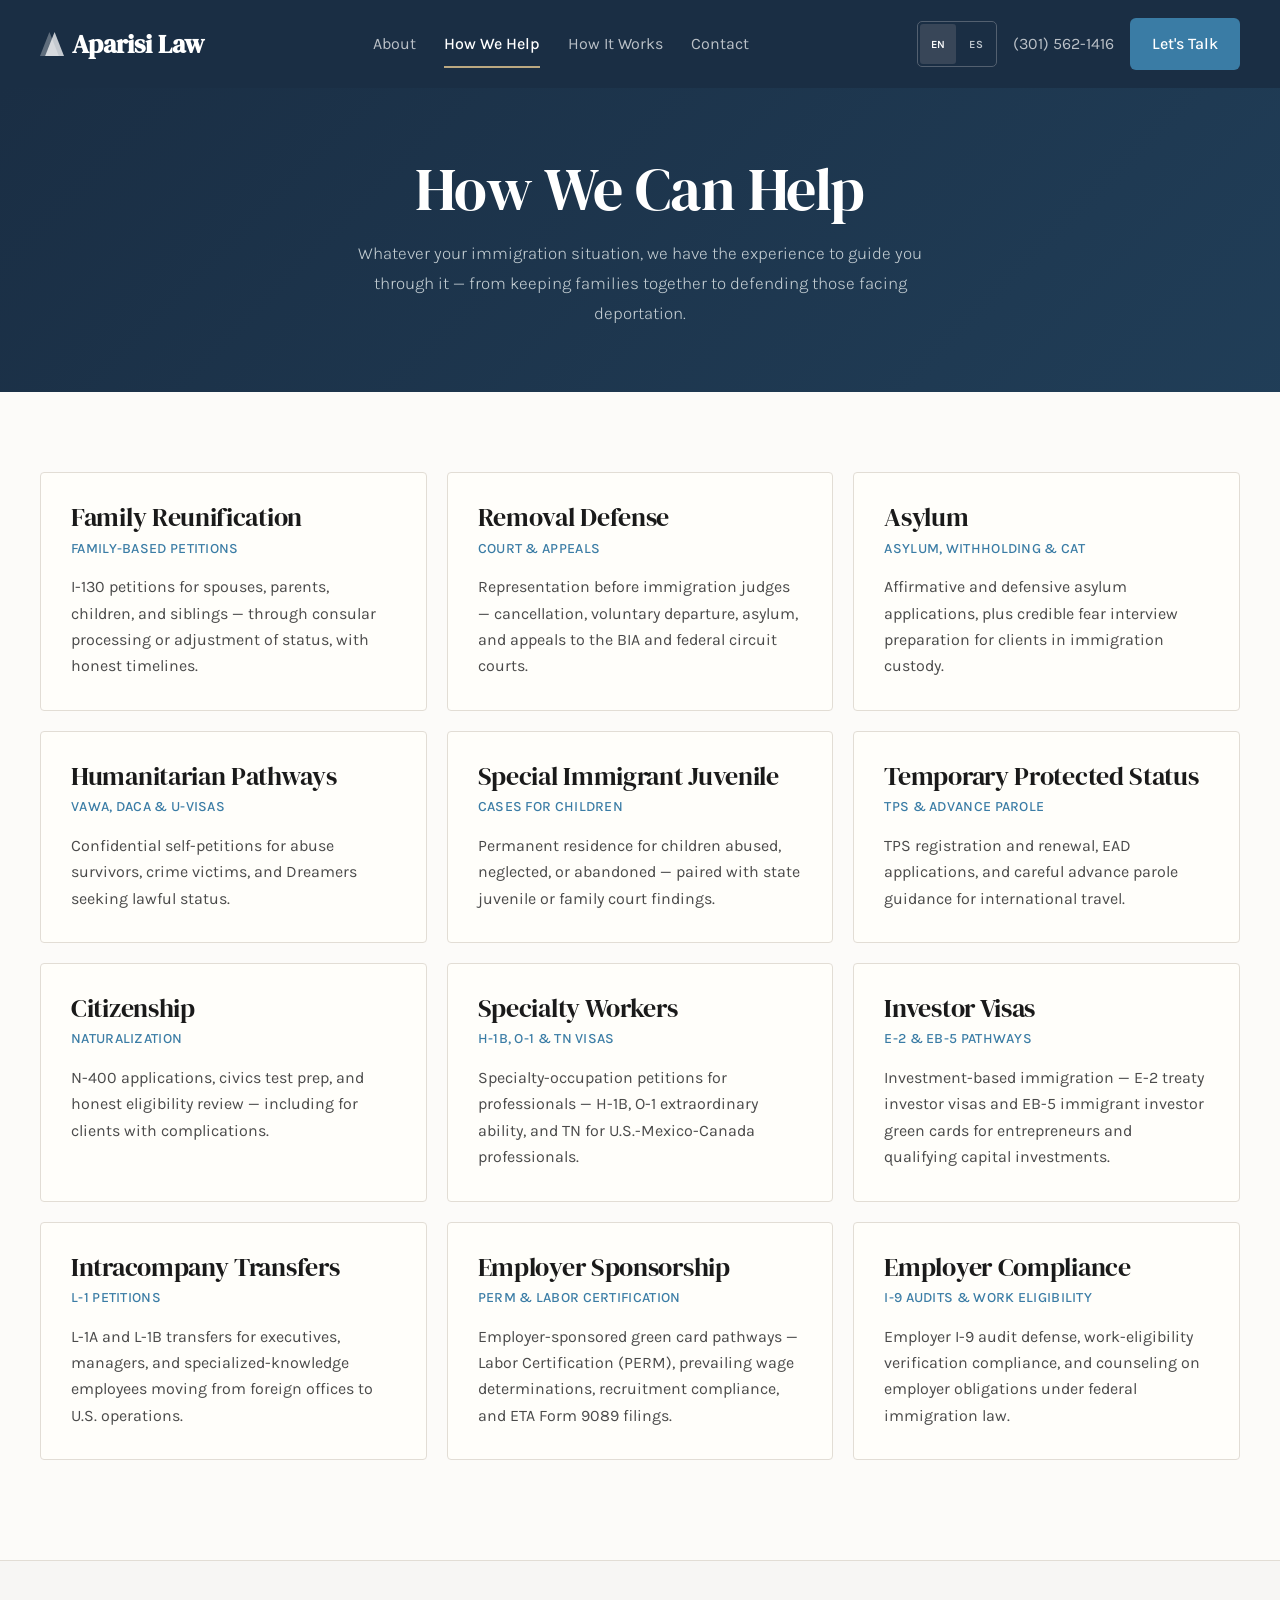
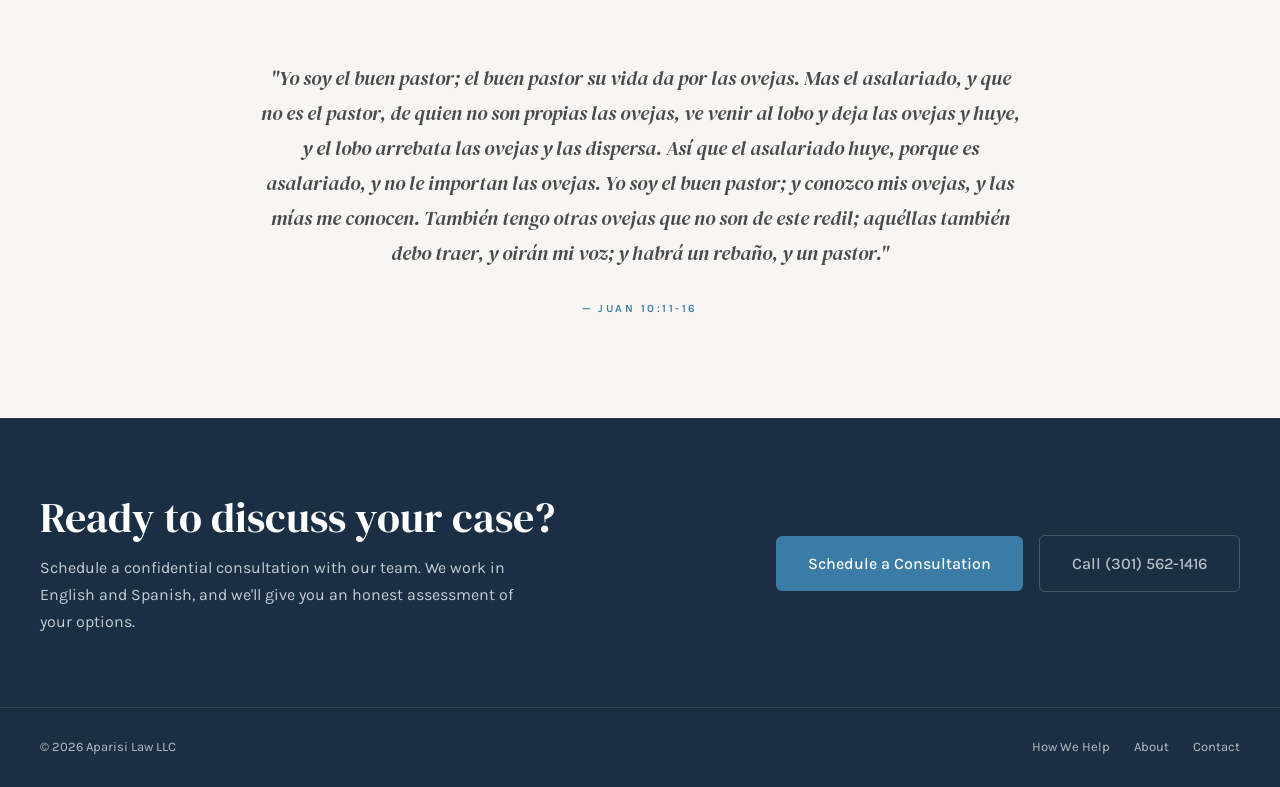
==== commit e040c8a4: "Polish responsive site design and correct current attorney roster" ====
--- a/areas-of-practice/index.html
+++ b/areas-of-practice/index.html
@@ -7,7 +7,6 @@
   <meta name="description" content="Aparisi Law handles family-based petitions, removal defense, asylum, employment visas, VAWA, DACA, U-Visas, SIJ, TPS, and naturalization.">
   <link rel="preconnect" href="https://fonts.googleapis.com">
   <link href="https://fonts.googleapis.com/css2?family=DM+Serif+Display&family=Karla:wght@300;400;500;600;700&display=swap" rel="stylesheet">
-  <link rel="stylesheet" href="../styles.css">
   <link rel="canonical" href="https://aparisi.com/areas-of-practice/">
 
   <meta property="og:type" content="website">
@@ -57,10 +56,15 @@
     "description": "Immigration law firm in Silver Spring, Maryland — over 30 years of experience helping families navigate the U.S. immigration system."
   }
   </script>
+  <link rel="stylesheet" href="../styles.css">
   <style>
+    /* --- Centered page header --- */
+    .page-header { text-align: center; }
+    .page-header .page-header-sub { margin-left: auto; margin-right: auto; }
+
     /* --- Practice Areas Grid --- */
     .practice-section {
-      background: var(--cream);
+      background: var(--warm-bg);
       padding: 80px 0 100px;
     }
     .practice-grid {
@@ -74,7 +78,7 @@
     .practice-card {
       position: relative;
       background: linear-gradient(145deg, var(--accent-light) 0%, #ffffff 100%);
-      border: 1px solid rgba(58, 124, 165, 0.10);
+      border: 1px solid rgba(42, 110, 90, 0.10);
       border-radius: 20px;
       padding: 32px 28px;
       min-height: 240px;
@@ -84,7 +88,7 @@
                   box-shadow 0.35s cubic-bezier(0.2, 0, 0, 1),
                   background 0.35s cubic-bezier(0.2, 0, 0, 1),
                   border-color 0.35s;
-      box-shadow: 0 1px 2px rgba(30, 58, 95, 0.06);
+      box-shadow: 0 1px 2px rgba(26, 37, 53, 0.04);
       overflow: hidden;
     }
     .practice-card-tag {
@@ -103,7 +107,7 @@
       font-size: 14px;
       font-weight: 500;
       letter-spacing: 0.3px;
-      text-transform: none;
+      text-transform: uppercase;
       color: var(--accent);
       line-height: 1.4;
       transition: color 0.3s;
@@ -129,7 +133,7 @@
     .practice-card:hover {
       transform: translateY(-6px);
       background: linear-gradient(145deg, var(--accent) 0%, var(--accent-hover) 100%);
-      box-shadow: 0 22px 44px -12px rgba(30, 58, 95, 0.22);
+      box-shadow: 0 22px 44px -12px rgba(26, 37, 53, 0.22);
       border-color: transparent;
     }
     .practice-card:hover .practice-card-tag { color: rgba(255, 255, 255, 0.7); }
@@ -176,16 +180,18 @@
       text-transform: uppercase;
     }
   </style>
+  <link rel="stylesheet" href="../polish.css">
 </head>
 
 <body>
+  <a class="skip-link" href="#main-content"><span class="en">Skip to content</span><span class="es">Saltar al contenido</span></a>
   <!-- Nav -->
-  <nav>
+  <nav aria-label="Primary">
     <div class="nav-inner">
       <a href="../" class="nav-logo"><svg class="logo-mark" width="24" height="26" viewBox="0 0 56 60" fill="none"><polygon points="22,2 44,58 0,58" fill="rgba(255,255,255,0.3)"/><polygon points="34,2 56,58 12,58" fill="rgba(255,255,255,0.75)"/></svg>Aparisi Law</a>
       <ul class="nav-links" id="navLinks">
         <li><a href="../our-attorneys/"><span class="en">About</span><span class="es">Nosotros</span></a></li>
-        <li><a href="../areas-of-practice/" class="active"><span class="en">How We Help</span><span class="es">Cómo Ayudamos</span></a></li>
+        <li><a href="../areas-of-practice/" class="active" aria-current="page"><span class="en">How We Help</span><span class="es">Cómo Ayudamos</span></a></li>
         <li><a href="../how-it-works/"><span class="en">How It Works</span><span class="es">Cómo Funciona</span></a></li>
         <li><a href="../contact/"><span class="en">Contact</span><span class="es">Contacto</span></a></li>
       </ul>
@@ -200,23 +206,24 @@
           <span class="es">Hablemos</span>
         </a>
       </div>
-      <button class="nav-hamburger" onclick="document.getElementById('navLinks').classList.toggle('open')" aria-label="Menu">
+      <button class="nav-hamburger" type="button" aria-controls="navLinks" aria-expanded="false" aria-label="Menu">
         <span></span><span></span><span></span>
       </button>
     </div>
   </nav>
 
+  <main id="main-content">
   <!-- Page Header -->
   <header class="page-header">
     <div class="page-header-inner">
-      <div class="section-eyebrow">
-        <span class="en">Areas of Practice</span>
-        <span class="es">Áreas de Práctica</span>
-      </div>
       <h1>
         <span class="en">How We Can Help</span>
         <span class="es">Cómo Podemos Ayudar</span>
       </h1>
+      <p class="page-header-sub">
+        <span class="en">Whatever your immigration situation, we have the experience to guide you through it — from keeping families together to defending those facing deportation.</span>
+        <span class="es">Cualquiera que sea su situación migratoria, tenemos la experiencia para guiarlo — desde mantener a las familias unidas hasta defender a quienes enfrentan deportación.</span>
+      </p>
     </div>
   </header>
 
@@ -424,8 +431,8 @@
           <span class="es">&iquest;Listo para hablar sobre su caso?</span>
         </h2>
         <p>
-          <span class="en">Confidential consultation in English or Spanish.</span>
-          <span class="es">Consulta confidencial en inglés o español.</span>
+          <span class="en">Schedule a confidential consultation with our team. We work in English and Spanish, and we'll give you an honest assessment of your options.</span>
+          <span class="es">Programe una consulta confidencial con nuestro equipo. Trabajamos en inglés y español, y le daremos una evaluación honesta de sus opciones.</span>
         </p>
       </div>
       <div class="cta-banner-actions">
@@ -441,6 +448,7 @@
     </div>
   </section>
 
+  </main>
   <!-- Footer -->
   <footer>
     <div class="footer-inner">
--- a/polish.css
+++ b/polish.css
@@ -0,0 +1,103 @@
+/* Consistent editorial layout and accessible controls. */
+main { flex: 1; }
+body:has(.hero) main { display: flex; flex-direction: column; }
+:focus-visible { outline: 3px solid #b88b44; outline-offset: 5px; }
+.skip-link { position: absolute; top: -100px; left: 16px; z-index: 2000; padding: 12px 20px; background: white; color: var(--navy); }
+.skip-link:focus { top: 12px; }
+.nav-inner { max-width: 1440px; padding: 0 40px; height: 88px; gap: 24px; }
+.nav-logo { flex-shrink: 0; white-space: nowrap; }
+.nav-links { gap: 28px; }
+.nav-links a, .nav-phone { font-size: 16px; white-space: nowrap; }
+.nav-links a { display: block; padding: 8px 0; }
+.nav-links a.active { box-shadow: 0 2px #bba881; }
+.nav-cta { font-size: 16px; padding: 12px 22px; white-space: nowrap; }
+.nav-right { gap: 16px; }
+.lang-toggle { border: 1px solid #536070; border-radius: 5px; padding: 2px; }
+.lang-toggle button { min-width: 36px; min-height: 40px; color: #bfc7ce; letter-spacing: .5px; }
+.lang-toggle button.active { background: #384658; border-radius: 3px; }
+.hero { background: radial-gradient(ellipse at 50% 42%, #fffdfa, var(--cream) 75%); }
+.hero-content { max-width: 1250px; padding: 72px 40px 84px; }
+.home-location { text-transform: uppercase; letter-spacing: 3px; font-size: 12px; font-weight: 600; color: var(--accent); margin-bottom: 22px; }
+.hero-name { line-height: 1.12; }
+.hero h1 { font-size: clamp(28px, 3.5vw, 46px); max-width: 850px; margin: 0 auto 24px; }
+.hero-sub { font-size: 19px; max-width: 570px; margin-bottom: 32px; }
+.hero-actions { gap: 16px; margin-top: 32px; }
+.hero .btn { padding: 16px 28px; font-size: 16px; }
+.btn { font-size: 16px; }
+.page-header { padding: 64px 0; }
+.page-header-inner, .cta-banner-inner, .cta-bar-inner, .attorneys-inner, .contact-page-inner { max-width: 1280px; padding-left: 40px; padding-right: 40px; }
+.page-header-sub, .cta-banner-text p, .cta-bar-text p { color: #c4ced3; }
+.page-header .section-eyebrow, .page-header .page-eyebrow { color: #bfcfc7; }
+.footer-inner { max-width: 1280px; padding: 0 40px; color: #b7c0c7; }
+footer { border-top: 1px solid #394352; }
+.attorneys-section { padding: 64px 0 88px; }
+.attorneys-grid { display: grid; grid-template-columns: repeat(3, minmax(0, 1fr)); gap: 40px; }
+.attorney-card { width: auto; min-width: 0; max-width: none; }
+.attorney-photo { max-width: none; aspect-ratio: 4 / 5; border-radius: 3px; margin-bottom: 24px; }
+.attorney-info { max-width: none; text-align: left; border-top: 1px solid var(--rule); padding-top: 20px; }
+.attorney-info h2 { font-size: 28px; }
+.attorney-title { font-size: 14px; margin: 8px 0 16px; }
+.attorney-bio { font-size: 16px; }
+.attorney-monogram { background: var(--accent-light); color: var(--accent); font-family: var(--serif); font-size: 78px; letter-spacing: 4px; }
+.practice-grid, .steps-grid { max-width: 1280px; padding: 0 40px; }
+.practice-grid { grid-template-columns: repeat(3, minmax(0, 1fr)); }
+.practice-card, .step-card { background: #fffefa; border: 1px solid var(--rule); border-radius: 4px; box-shadow: none; padding: 30px; min-height: 0; }
+.practice-card-desc, .step-card-desc { max-height: none; opacity: 1; overflow: visible; color: var(--text-mid); font-size: 16px; }
+.practice-card:hover, .step-card:hover { transform: none; background: #fffefa; border-color: #9aad9f; box-shadow: none; }
+.practice-card:hover .practice-card-tag, .step-card:hover .step-card-label { color: var(--text); }
+.practice-card:hover .practice-card-title, .step-card:hover .step-card-num { color: var(--accent); }
+.practice-card:hover .practice-card-desc, .step-card:hover .step-card-desc { max-height: none; }
+.step-card-num { opacity: 1; color: var(--accent); }
+.step-card:hover .step-card-num { opacity: 1; }
+.contact-page-inner { gap: 48px; }
+.contact-details-grid { grid-template-columns: 1fr; }
+.contact-detail strong { color: var(--text-mid); }
+.contact-detail a { text-decoration: underline; text-underline-offset: 4px; }
+.contact-form input, .contact-form select, .contact-form textarea { font-size: 16px; }
+@media (max-width: 1200px) {
+ .nav-phone { display: none; }
+ .nav-inner { padding: 0 28px; }
+ .nav-links { gap: 22px; }
+}
+@media (max-width: 1000px) {
+ .nav-inner { height: 80px; gap: 12px; }
+ .nav-right { margin-left: auto; }
+ .nav-links { display: none; }
+ .nav-hamburger { display: block; }
+ .nav-links.open { display: flex; flex-direction: column; position: absolute; top: 80px; left: 0; right: 0; background: var(--warm-bg); padding: 20px 28px; gap: 12px; border-bottom: 1px solid var(--rule); box-shadow: 0 12px 24px #1a25351a; }
+ .nav-links.open a { color: var(--navy); }
+ .nav-links a.active { box-shadow: none; text-decoration: underline; text-underline-offset: 6px; }
+ .practice-grid, .steps-grid { grid-template-columns: repeat(2, minmax(0, 1fr)); }
+ .attorneys-grid { gap: 24px; }
+ .attorney-info h2 { font-size: 24px; }
+}
+@media (max-width: 700px) {
+ .nav-inner { padding: 0 20px; }
+ .nav-logo { font-size: 23px; }
+ .nav-cta { display: none; }
+ .nav-right { gap: 8px; }
+ .hero-content { padding: 56px 24px 64px; }
+ .hero-name { font-size: clamp(44px, 10.5vw, 74px); letter-spacing: 3px; }
+ .hero h1 { font-size: 30px; }
+ .hero-sub { font-size: 17px; }
+ .hero-actions { flex-direction: column; }
+ .hero .btn { width: 100%; max-width: 340px; }
+ .page-header-inner, .attorneys-inner, .contact-page-inner, .footer-inner, .cta-banner-inner, .cta-bar-inner { padding-left: 24px; padding-right: 24px; }
+ .attorneys-grid, .practice-grid, .steps-grid, .contact-page-inner { grid-template-columns: 1fr; }
+ .attorney-card { max-width: 440px; margin: 0 auto; width: 100%; }
+ .attorneys-grid { gap: 48px; }
+ .practice-grid, .steps-grid { padding: 0 24px; }
+ .practice-section, .steps-section { padding: 48px 0; }
+ .footer-inner { align-items: flex-start; flex-direction: column; }
+ .footer-links { flex-wrap: wrap; gap: 20px; }
+ .cta-banner-actions, .cta-bar-actions { flex-shrink: 1; }
+}
+@media (prefers-reduced-motion: reduce) {
+ html { scroll-behavior: auto; }
+ *, *::before, *::after { transition: none !important; animation: none !important; }
+}
+@media (max-width: 420px) {
+ .nav-logo { font-size: 21px; }
+ .nav-logo .logo-mark { display: none; }
+ .nav-inner { gap: 8px; }
+}
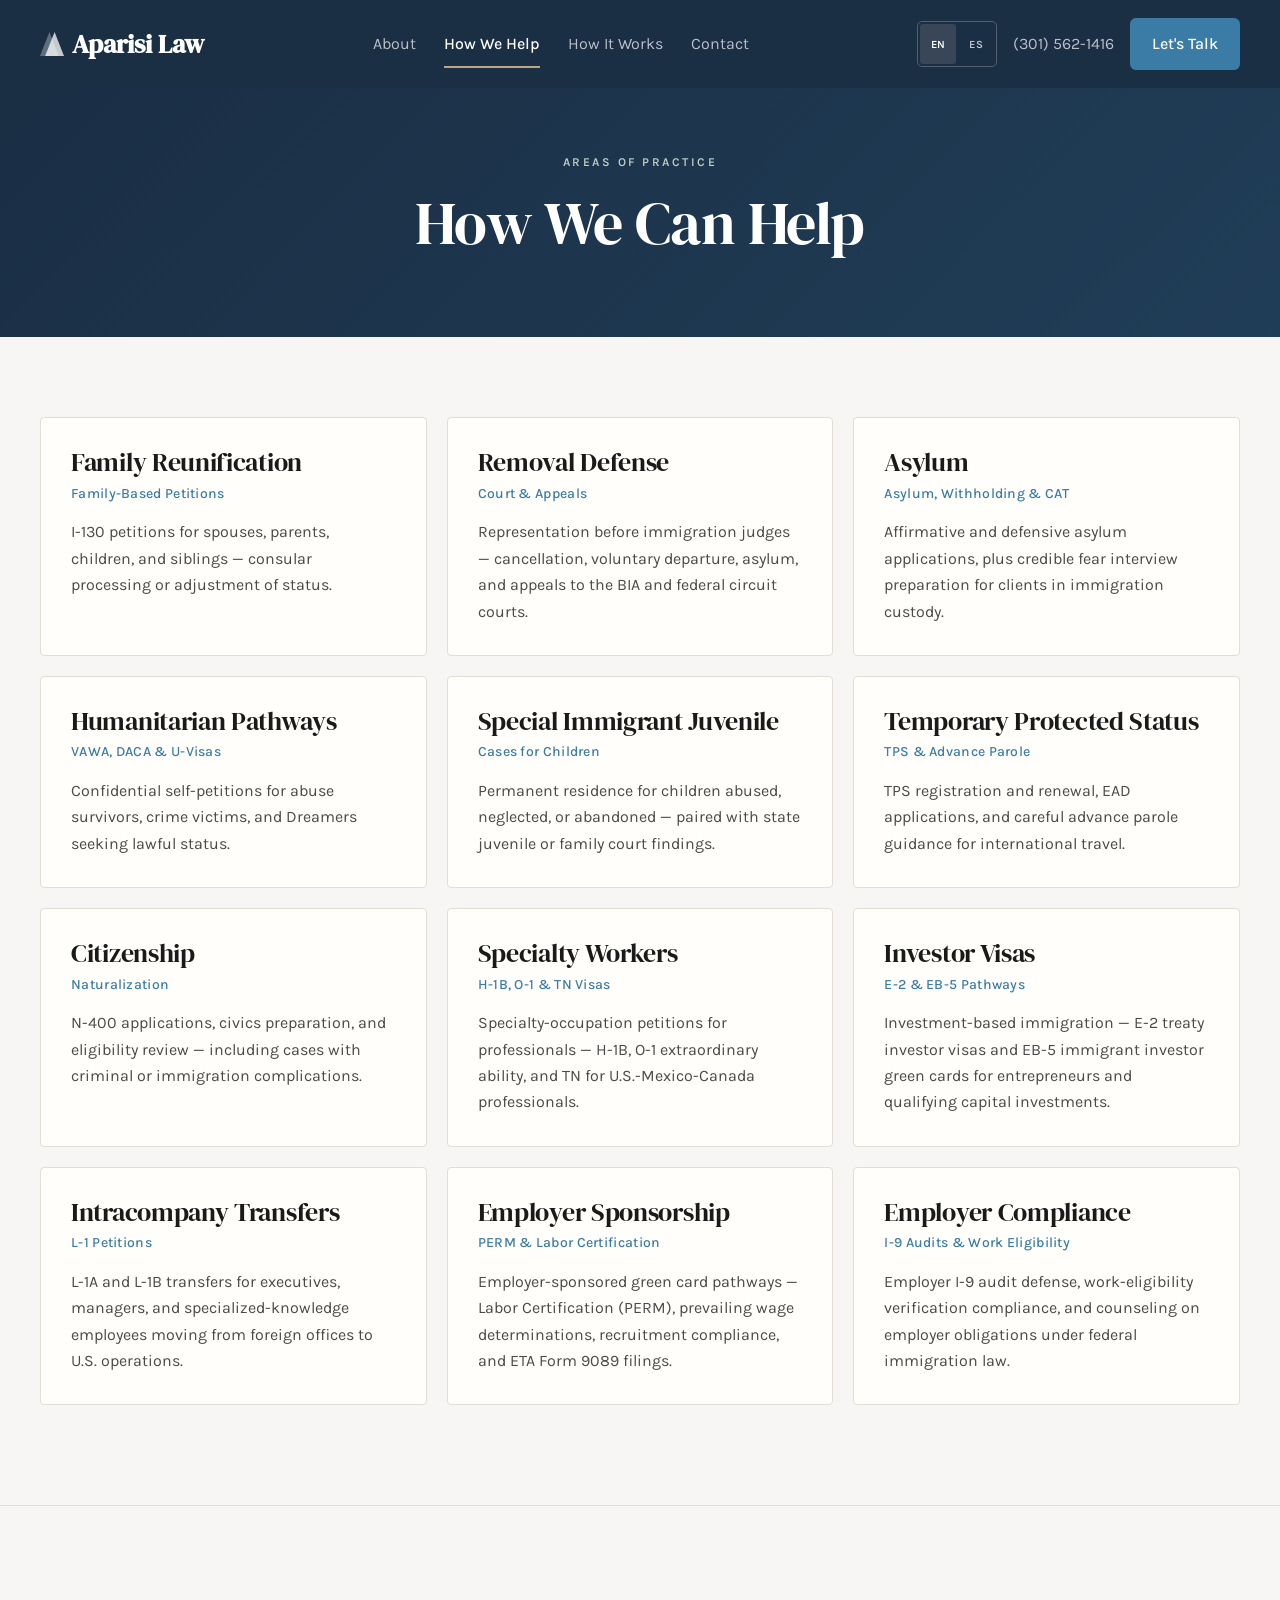
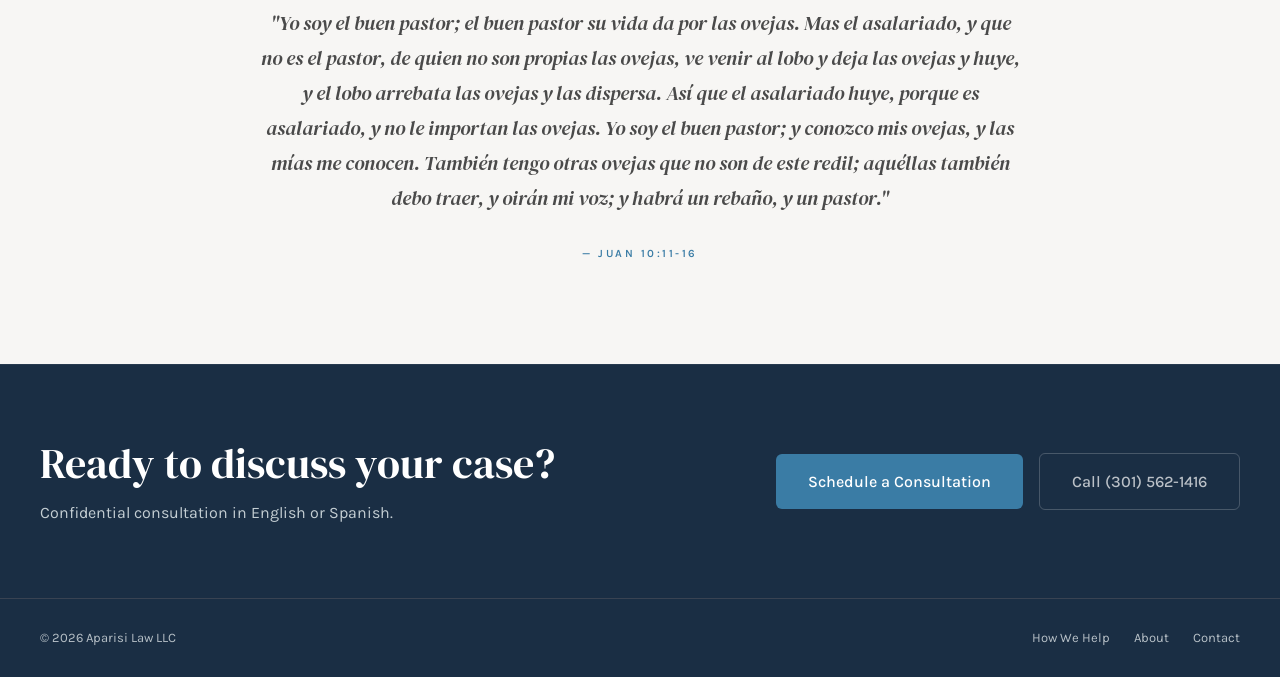
==== commit bb00c798: "Integrate current attorney roster and responsive site refresh" ====
--- a/areas-of-practice/index.html
+++ b/areas-of-practice/index.html
@@ -7,6 +7,7 @@
   <meta name="description" content="Aparisi Law handles family-based petitions, removal defense, asylum, employment visas, VAWA, DACA, U-Visas, SIJ, TPS, and naturalization.">
   <link rel="preconnect" href="https://fonts.googleapis.com">
   <link href="https://fonts.googleapis.com/css2?family=DM+Serif+Display&family=Karla:wght@300;400;500;600;700&display=swap" rel="stylesheet">
+  <link rel="stylesheet" href="../styles.css">
   <link rel="canonical" href="https://aparisi.com/areas-of-practice/">
 
   <meta property="og:type" content="website">
@@ -56,15 +57,10 @@
     "description": "Immigration law firm in Silver Spring, Maryland — over 30 years of experience helping families navigate the U.S. immigration system."
   }
   </script>
-  <link rel="stylesheet" href="../styles.css">
   <style>
-    /* --- Centered page header --- */
-    .page-header { text-align: center; }
-    .page-header .page-header-sub { margin-left: auto; margin-right: auto; }
-
     /* --- Practice Areas Grid --- */
     .practice-section {
-      background: var(--warm-bg);
+      background: var(--cream);
       padding: 80px 0 100px;
     }
     .practice-grid {
@@ -78,7 +74,7 @@
     .practice-card {
       position: relative;
       background: linear-gradient(145deg, var(--accent-light) 0%, #ffffff 100%);
-      border: 1px solid rgba(42, 110, 90, 0.10);
+      border: 1px solid rgba(58, 124, 165, 0.10);
       border-radius: 20px;
       padding: 32px 28px;
       min-height: 240px;
@@ -88,7 +84,7 @@
                   box-shadow 0.35s cubic-bezier(0.2, 0, 0, 1),
                   background 0.35s cubic-bezier(0.2, 0, 0, 1),
                   border-color 0.35s;
-      box-shadow: 0 1px 2px rgba(26, 37, 53, 0.04);
+      box-shadow: 0 1px 2px rgba(30, 58, 95, 0.06);
       overflow: hidden;
     }
     .practice-card-tag {
@@ -107,7 +103,7 @@
       font-size: 14px;
       font-weight: 500;
       letter-spacing: 0.3px;
-      text-transform: uppercase;
+      text-transform: none;
       color: var(--accent);
       line-height: 1.4;
       transition: color 0.3s;
@@ -133,7 +129,7 @@
     .practice-card:hover {
       transform: translateY(-6px);
       background: linear-gradient(145deg, var(--accent) 0%, var(--accent-hover) 100%);
-      box-shadow: 0 22px 44px -12px rgba(26, 37, 53, 0.22);
+      box-shadow: 0 22px 44px -12px rgba(30, 58, 95, 0.22);
       border-color: transparent;
     }
     .practice-card:hover .practice-card-tag { color: rgba(255, 255, 255, 0.7); }
@@ -184,14 +180,14 @@
 </head>
 
 <body>
-  <a class="skip-link" href="#main-content"><span class="en">Skip to content</span><span class="es">Saltar al contenido</span></a>
+  <a class="skip-link" href="#main-content"><span class="en">Skip to content</span><span class="es">Ir al contenido</span></a>
   <!-- Nav -->
-  <nav aria-label="Primary">
+  <nav>
     <div class="nav-inner">
       <a href="../" class="nav-logo"><svg class="logo-mark" width="24" height="26" viewBox="0 0 56 60" fill="none"><polygon points="22,2 44,58 0,58" fill="rgba(255,255,255,0.3)"/><polygon points="34,2 56,58 12,58" fill="rgba(255,255,255,0.75)"/></svg>Aparisi Law</a>
       <ul class="nav-links" id="navLinks">
         <li><a href="../our-attorneys/"><span class="en">About</span><span class="es">Nosotros</span></a></li>
-        <li><a href="../areas-of-practice/" class="active" aria-current="page"><span class="en">How We Help</span><span class="es">Cómo Ayudamos</span></a></li>
+        <li><a href="../areas-of-practice/" class="active"><span class="en">How We Help</span><span class="es">Cómo Ayudamos</span></a></li>
         <li><a href="../how-it-works/"><span class="en">How It Works</span><span class="es">Cómo Funciona</span></a></li>
         <li><a href="../contact/"><span class="en">Contact</span><span class="es">Contacto</span></a></li>
       </ul>
@@ -206,24 +202,24 @@
           <span class="es">Hablemos</span>
         </a>
       </div>
-      <button class="nav-hamburger" type="button" aria-controls="navLinks" aria-expanded="false" aria-label="Menu">
+      <button class="nav-hamburger" aria-controls="navLinks" aria-expanded="false" aria-label="Menu">
         <span></span><span></span><span></span>
       </button>
     </div>
   </nav>
-
   <main id="main-content">
+
   <!-- Page Header -->
   <header class="page-header">
     <div class="page-header-inner">
+      <div class="section-eyebrow">
+        <span class="en">Areas of Practice</span>
+        <span class="es">Áreas de Práctica</span>
+      </div>
       <h1>
         <span class="en">How We Can Help</span>
         <span class="es">Cómo Podemos Ayudar</span>
       </h1>
-      <p class="page-header-sub">
-        <span class="en">Whatever your immigration situation, we have the experience to guide you through it — from keeping families together to defending those facing deportation.</span>
-        <span class="es">Cualquiera que sea su situación migratoria, tenemos la experiencia para guiarlo — desde mantener a las familias unidas hasta defender a quienes enfrentan deportación.</span>
-      </p>
     </div>
   </header>
 
@@ -241,8 +237,8 @@
           <span class="es">Peticiones Familiares</span>
         </h2>
         <p class="practice-card-desc">
-          <span class="en">I-130 petitions for spouses, parents, children, and siblings — through consular processing or adjustment of status, with honest timelines.</span>
-          <span class="es">Peticiones I-130 para cónyuges, padres, hijos y hermanos — proceso consular o ajuste de estatus, con plazos honestos.</span>
+          <span class="en">I-130 petitions for spouses, parents, children, and siblings — consular processing or adjustment of status.</span>
+          <span class="es">Peticiones I-130 para cónyuges, padres, hijos y hermanos — proceso consular o ajuste de estatus.</span>
         </p>
       </div>
 
@@ -331,8 +327,8 @@
           <span class="es">Naturalización</span>
         </h2>
         <p class="practice-card-desc">
-          <span class="en">N-400 applications, civics test prep, and honest eligibility review — including for clients with complications.</span>
-          <span class="es">Solicitudes N-400, preparación para el examen de cívica y revisión honesta de elegibilidad — incluso casos complicados.</span>
+          <span class="en">N-400 applications, civics preparation, and eligibility review — including cases with criminal or immigration complications.</span>
+          <span class="es">Solicitudes N-400, preparación cívica, y revisión de elegibilidad — incluso casos con complicaciones penales o migratorias.</span>
         </p>
       </div>
 
@@ -431,8 +427,8 @@
           <span class="es">&iquest;Listo para hablar sobre su caso?</span>
         </h2>
         <p>
-          <span class="en">Schedule a confidential consultation with our team. We work in English and Spanish, and we'll give you an honest assessment of your options.</span>
-          <span class="es">Programe una consulta confidencial con nuestro equipo. Trabajamos en inglés y español, y le daremos una evaluación honesta de sus opciones.</span>
+          <span class="en">Confidential consultation in English or Spanish.</span>
+          <span class="es">Consulta confidencial en inglés o español.</span>
         </p>
       </div>
       <div class="cta-banner-actions">
--- a/polish.css
+++ b/polish.css
@@ -15,9 +15,7 @@
 .lang-toggle { border: 1px solid #536070; border-radius: 5px; padding: 2px; }
 .lang-toggle button { min-width: 36px; min-height: 40px; color: #bfc7ce; letter-spacing: .5px; }
 .lang-toggle button.active { background: #384658; border-radius: 3px; }
-.hero { background: radial-gradient(ellipse at 50% 42%, #fffdfa, var(--cream) 75%); }
 .hero-content { max-width: 1250px; padding: 72px 40px 84px; }
-.home-location { text-transform: uppercase; letter-spacing: 3px; font-size: 12px; font-weight: 600; color: var(--accent); margin-bottom: 22px; }
 .hero-name { line-height: 1.12; }
 .hero h1 { font-size: clamp(28px, 3.5vw, 46px); max-width: 850px; margin: 0 auto 24px; }
 .hero-sub { font-size: 19px; max-width: 570px; margin-bottom: 32px; }
@@ -31,14 +29,6 @@
 .footer-inner { max-width: 1280px; padding: 0 40px; color: #b7c0c7; }
 footer { border-top: 1px solid #394352; }
 .attorneys-section { padding: 64px 0 88px; }
-.attorneys-grid { display: grid; grid-template-columns: repeat(3, minmax(0, 1fr)); gap: 40px; }
-.attorney-card { width: auto; min-width: 0; max-width: none; }
-.attorney-photo { max-width: none; aspect-ratio: 4 / 5; border-radius: 3px; margin-bottom: 24px; }
-.attorney-info { max-width: none; text-align: left; border-top: 1px solid var(--rule); padding-top: 20px; }
-.attorney-info h2 { font-size: 28px; }
-.attorney-title { font-size: 14px; margin: 8px 0 16px; }
-.attorney-bio { font-size: 16px; }
-.attorney-monogram { background: var(--accent-light); color: var(--accent); font-family: var(--serif); font-size: 78px; letter-spacing: 4px; }
 .practice-grid, .steps-grid { max-width: 1280px; padding: 0 40px; }
 .practice-grid { grid-template-columns: repeat(3, minmax(0, 1fr)); }
 .practice-card, .step-card { background: #fffefa; border: 1px solid var(--rule); border-radius: 4px; box-shadow: none; padding: 30px; min-height: 0; }
@@ -68,8 +58,6 @@
  .nav-links.open a { color: var(--navy); }
  .nav-links a.active { box-shadow: none; text-decoration: underline; text-underline-offset: 6px; }
  .practice-grid, .steps-grid { grid-template-columns: repeat(2, minmax(0, 1fr)); }
- .attorneys-grid { gap: 24px; }
- .attorney-info h2 { font-size: 24px; }
 }
 @media (max-width: 700px) {
  .nav-inner { padding: 0 20px; }
@@ -83,9 +71,6 @@
  .hero-actions { flex-direction: column; }
  .hero .btn { width: 100%; max-width: 340px; }
  .page-header-inner, .attorneys-inner, .contact-page-inner, .footer-inner, .cta-banner-inner, .cta-bar-inner { padding-left: 24px; padding-right: 24px; }
- .attorneys-grid, .practice-grid, .steps-grid, .contact-page-inner { grid-template-columns: 1fr; }
- .attorney-card { max-width: 440px; margin: 0 auto; width: 100%; }
- .attorneys-grid { gap: 48px; }
  .practice-grid, .steps-grid { padding: 0 24px; }
  .practice-section, .steps-section { padding: 48px 0; }
  .footer-inner { align-items: flex-start; flex-direction: column; }
@@ -101,3 +86,23 @@
  .nav-logo .logo-mark { display: none; }
  .nav-inner { gap: 8px; }
 }
+
+/* Integrated with the current blue site and horizontal attorney cards. */
+.hero-eyebrow { color: #b9ccdc; }
+.attorneys-grid { grid-template-columns: 1fr; gap: 28px; }
+.attorney-card { grid-template-columns: 180px minmax(0, 1fr); gap: 32px; padding: 32px; }
+.attorney-photo { width: 180px; }
+.attorney-info h2 { font-size: 30px; }
+.attorney-bio { max-width: 850px; font-size: 16px; }
+.practice-card:hover .practice-card-title-alt { color: var(--text-mid); }
+.contact-review-note { padding: 20px; background: var(--accent-light); border-radius: 8px; }
+.contact-form fieldset { border: 0; padding: 0; margin: 16px 0 0; }
+.contact-form fieldset:disabled { opacity: .6; }
+@media (max-width: 700px) {
+ .attorneys-grid, .practice-grid, .steps-grid, .contact-page-inner { grid-template-columns: 1fr; }
+ .attorney-card { grid-template-columns: 1fr; padding: 24px; gap: 20px; }
+ .attorney-photo { width: 160px; }
+ .attorney-info h2 { font-size: 27px; }
+ .hero-eyebrow { letter-spacing: 2px; }
+}
+.contact-form fieldset { display: flex; flex-direction: column; gap: 16px; min-width: 0; }
